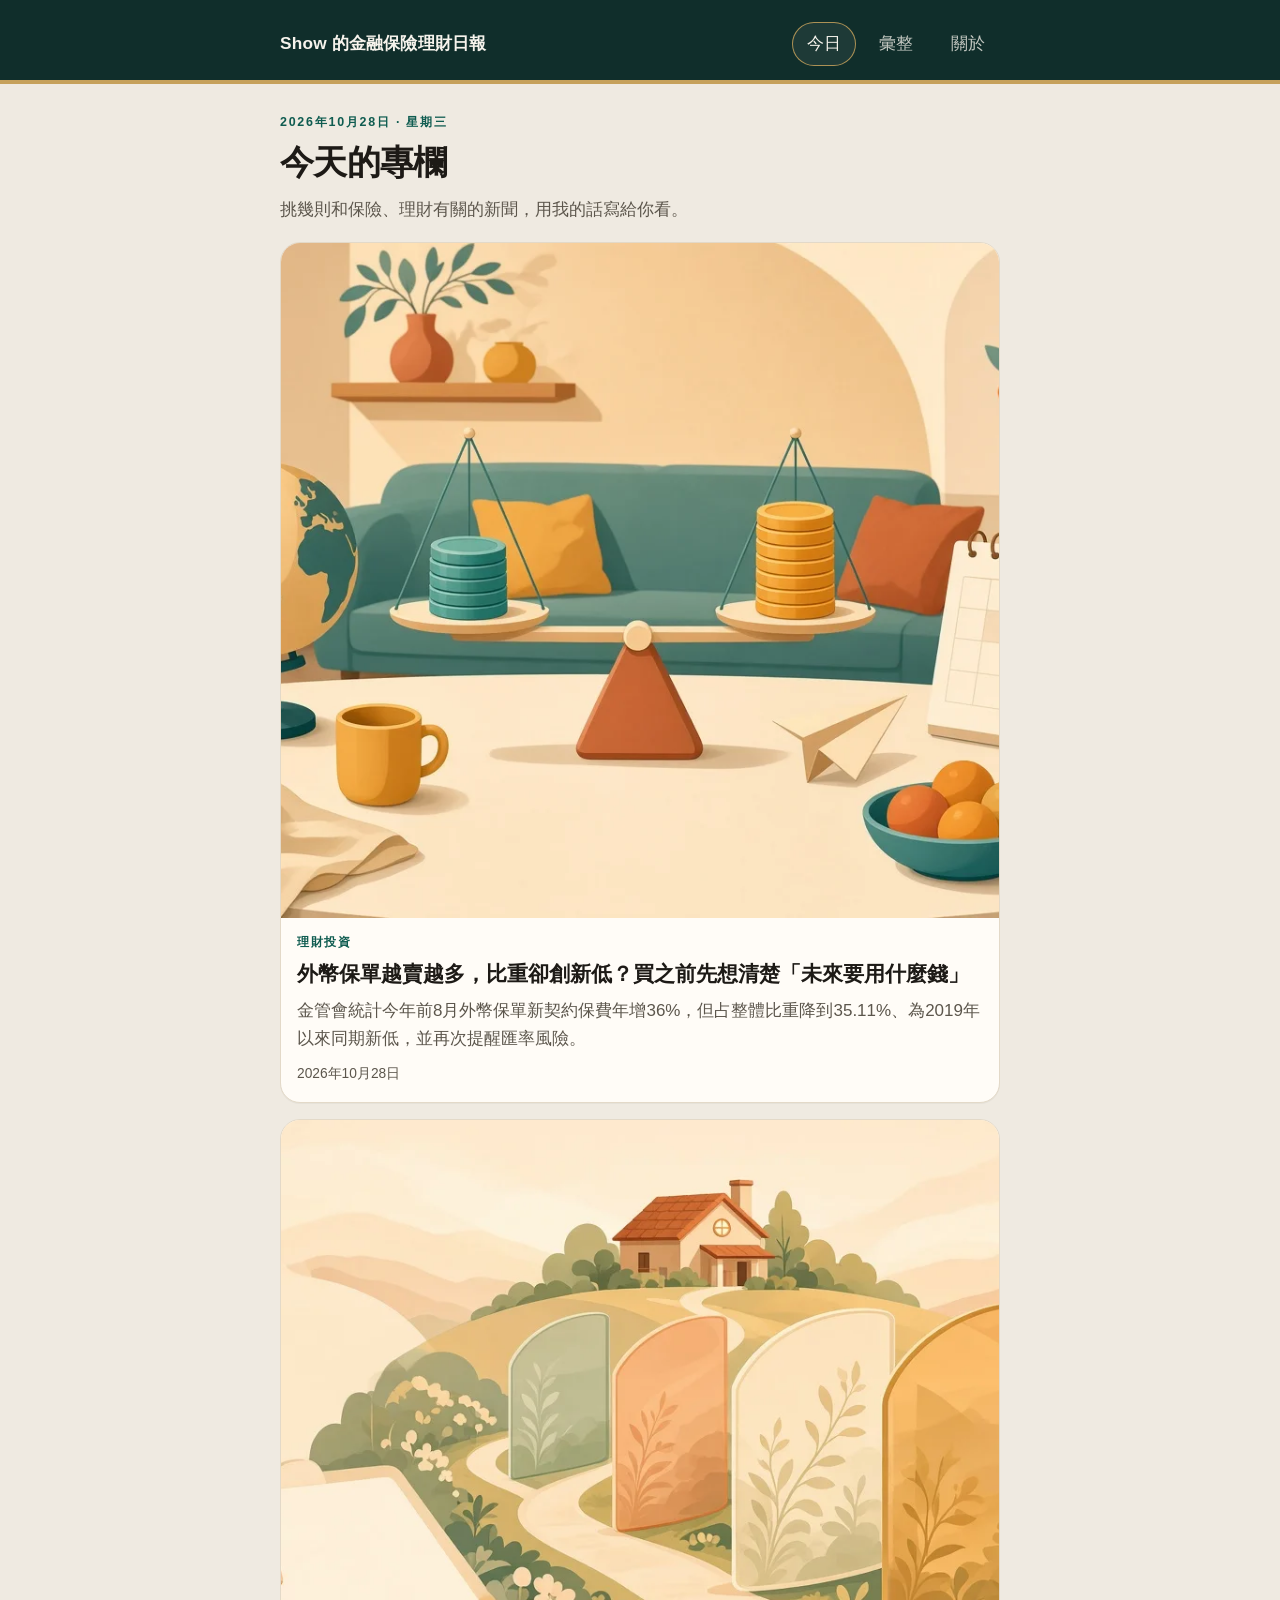
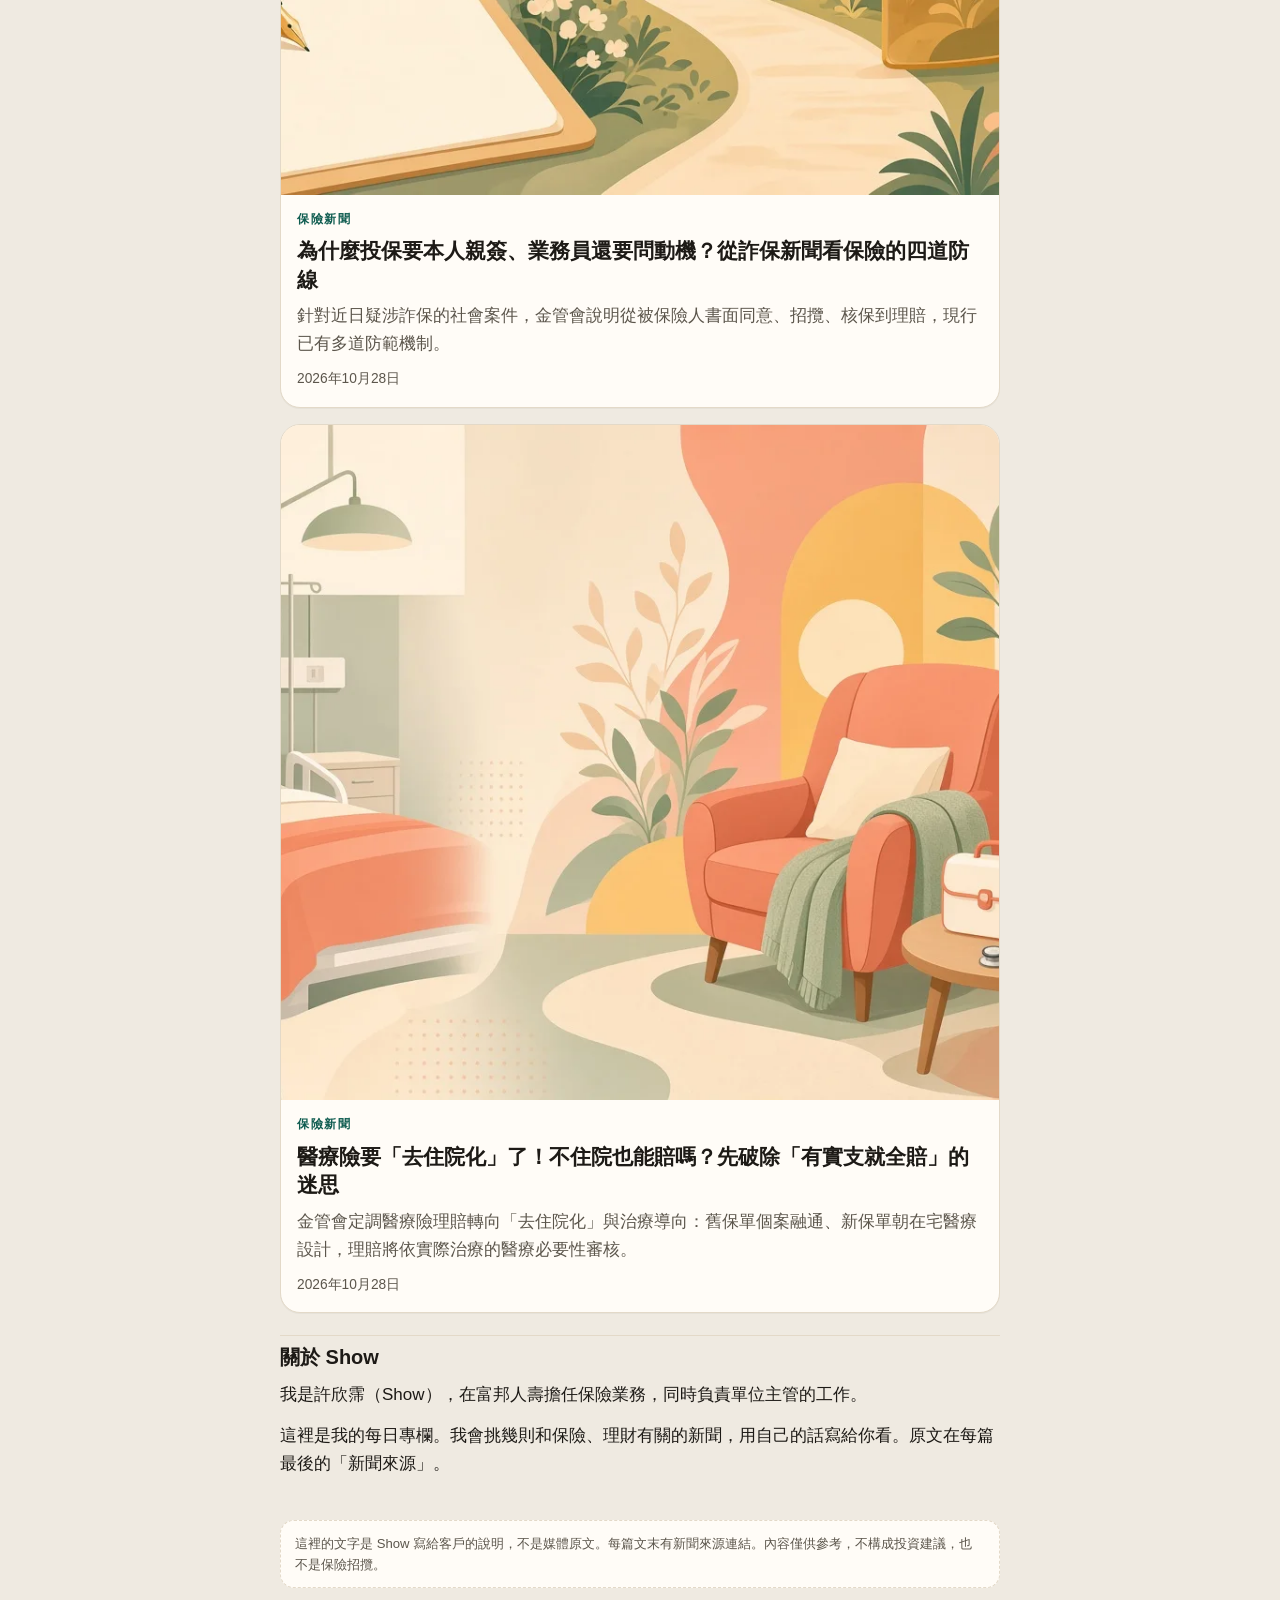
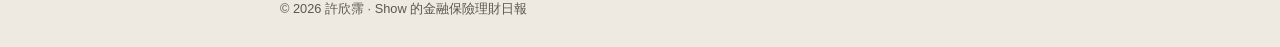
==== index.html @ 2f2acce2 "Publish the 2026-10-28 column. Add the three articles and illustrations, remove the sample post, and" ====
<!DOCTYPE html>
<html lang="zh-Hant">
<head>
  <meta charset="utf-8">
  <meta name="viewport" content="width=device-width, initial-scale=1">
  <title>2026年10月28日｜Show 的金融保險理財日報</title>
  <meta name="description" content="金管會統計今年前8月外幣保單新契約保費年增36%，但占整體比重降到35.11%、為2019年以來同期新低，並再次提醒匯率風險。">
  <meta name="author" content="許欣霈">
  <meta name="theme-color" content="#102e2b">
  <link rel="canonical" href="https://show-hsu.github.io/">
  <meta property="og:locale" content="zh_TW">
  <meta property="og:site_name" content="Show 的金融保險理財日報">
  <meta property="og:type" content="website">
  <meta property="og:title" content="2026年10月28日｜Show 的金融保險理財日報">
  <meta property="og:description" content="金管會統計今年前8月外幣保單新契約保費年增36%，但占整體比重降到35.11%、為2019年以來同期新低，並再次提醒匯率風險。">
  <meta property="og:url" content="https://show-hsu.github.io/">
  <meta property="og:image" content="https://show-hsu.github.io/posts/2026-10-28/01-foreign-currency-policies.webp">
  <meta property="og:image:alt" content="2026年10月28日｜Show 的金融保險理財日報">
  <meta name="twitter:card" content="summary_large_image">
  <meta name="twitter:title" content="2026年10月28日｜Show 的金融保險理財日報">
  <meta name="twitter:description" content="金管會統計今年前8月外幣保單新契約保費年增36%，但占整體比重降到35.11%、為2019年以來同期新低，並再次提醒匯率風險。">
  <meta name="twitter:image" content="https://show-hsu.github.io/posts/2026-10-28/01-foreign-currency-policies.webp">
  <link rel="icon" href="/assets/favicon.svg" type="image/svg+xml">
  <link rel="apple-touch-icon" href="/assets/apple-touch-icon.png">
  <link rel="stylesheet" href="/assets/style.css?v=3">
  
  <script type="application/ld+json">{"@context": "https://schema.org", "@type": "WebPage", "name": "2026年10月28日｜Show 的金融保險理財日報", "url": "https://show-hsu.github.io/", "description": "金管會統計今年前8月外幣保單新契約保費年增36%，但占整體比重降到35.11%、為2019年以來同期新低，並再次提醒匯率風險。", "image": "https://show-hsu.github.io/posts/2026-10-28/01-foreign-currency-policies.webp", "inLanguage": "zh-Hant", "author": {"@type": "Person", "name": "許欣霈"}}</script>
</head>
<body>
  <a class="skip" href="#main">跳到主要內容</a>
  <header class="masthead">
    <div class="wrap masthead-inner">
      <a class="brand" href="/">Show 的金融保險理財日報</a>
      <nav class="nav" aria-label="主要">
        <a href="/" aria-current="page">今日</a>
        <a href="/archive/" >彙整</a>
        <a href="/about/" >關於</a>
      </nav>
    </div>
  </header>
  <main id="main" class="wrap">
    <article class="day-lead"><p class="kicker">2026年10月28日 · 星期三</p><h1>今天的專欄</h1><p class="lead">挑幾則和保險、理財有關的新聞，用我的話寫給你看。</p><div class="feature-list"><a class="feature-card" href="/column/2026-10-28/01-foreign-currency-policies/"><img src="/posts/2026-10-28/01-foreign-currency-policies.webp" alt="" width="1200" height="675" fetchpriority="high"><span class="feature-body"><p class="kicker">理財投資</p><h2>外幣保單越賣越多，比重卻創新低？買之前先想清楚「未來要用什麼錢」</h2><p class="summary">金管會統計今年前8月外幣保單新契約保費年增36%，但占整體比重降到35.11%、為2019年以來同期新低，並再次提醒匯率風險。</p><p class="meta"><time datetime="2026-10-28">2026年10月28日</time></p></span></a><a class="feature-card" href="/column/2026-10-28/02-insurance-fraud-safeguards/"><img src="/posts/2026-10-28/02-insurance-fraud-safeguards.webp" alt="" width="1200" height="675" loading="lazy" decoding="async"><span class="feature-body"><p class="kicker">保險新聞</p><h2>為什麼投保要本人親簽、業務員還要問動機？從詐保新聞看保險的四道防線</h2><p class="summary">針對近日疑涉詐保的社會案件，金管會說明從被保險人書面同意、招攬、核保到理賠，現行已有多道防範機制。</p><p class="meta"><time datetime="2026-10-28">2026年10月28日</time></p></span></a><a class="feature-card" href="/column/2026-10-28/03-medical-insurance-outpatient-shift/"><img src="/posts/2026-10-28/03-medical-insurance-outpatient-shift.webp" alt="" width="1200" height="675" loading="lazy" decoding="async"><span class="feature-body"><p class="kicker">保險新聞</p><h2>醫療險要「去住院化」了！不住院也能賠嗎？先破除「有實支就全賠」的迷思</h2><p class="summary">金管會定調醫療險理賠轉向「去住院化」與治療導向：舊保單個案融通、新保單朝在宅醫療設計，理賠將依實際治療的醫療必要性審核。</p><p class="meta"><time datetime="2026-10-28">2026年10月28日</time></p></span></a></div></article><section class="about" id="about"><h2>關於 Show</h2><div class="prose"><p>我是許欣霈（Show），在富邦人壽擔任保險業務，同時負責單位主管的工作。</p>
<p>這裡是我的每日專欄。我會挑幾則和保險、理財有關的新聞，用自己的話寫給你看。原文在每篇最後的「新聞來源」。</p></div></section>
  </main>
  <footer class="site-footer">
    <div class="wrap">
      <p class="disclaimer">這裡的文字是 Show 寫給客戶的說明，不是媒體原文。每篇文末有新聞來源連結。內容僅供參考，不構成投資建議，也不是保險招攬。</p>
      <p class="footer-meta">© 2026 許欣霈 · Show 的金融保險理財日報</p>
    </div>
  </footer>
</body>
</html>
---- assets/style.css ----
:root {
  color-scheme: light;
  --bg: #efeae1;
  --paper: #fffcf7;
  --ink: #1d1a16;
  --muted: #5c564c;
  --line: #e3d9c8;
  --pine: #0f5c50;
  --pine-deep: #102e2b;
  --gold: #c6a15b;
  --note: #e7f3ef;
  --note-line: #b7d9cf;
  --header-text: #f6f3ec;
  --header-muted: rgba(246, 243, 236, 0.78);
  --shadow: 0 1px 0 rgba(16, 46, 43, 0.04);
}

@media (prefers-color-scheme: dark) {
  :root {
    color-scheme: dark;
    --bg: #101412;
    --paper: #1a211e;
    --ink: #f3efe6;
    --muted: #c3baad;
    --line: #31403b;
    --pine: #8ed0c3;
    --pine-deep: #0c2421;
    --gold: #e0c27a;
    --note: #17302b;
    --note-line: #2d5a50;
    --header-text: #f6f3ec;
    --header-muted: rgba(246, 243, 236, 0.78);
  }
}

*,
*::before,
*::after {
  box-sizing: border-box;
}

html {
  -webkit-text-size-adjust: 100%;
}

body {
  margin: 0;
  background: var(--bg);
  color: var(--ink);
  font-family: "PingFang TC", "Hiragino Sans CNS", "Noto Sans TC", "Microsoft JhengHei", "Segoe UI", sans-serif;
  font-size: 17px;
  line-height: 1.65;
}

h1, h2, h3, p {
  margin: 0;
}

ol {
  list-style: none;
  margin: 0;
  padding: 0;
}

a {
  color: inherit;
}

img {
  max-width: 100%;
}

::selection {
  background: #cfe7e1;
  color: #102e2b;
}

:focus-visible {
  outline: 3px solid var(--gold);
  outline-offset: 3px;
}

.skip {
  position: absolute;
  left: 12px;
  top: -48px;
  background: #fff;
  color: #102e2b;
  padding: 8px 12px;
  z-index: 5;
  border-radius: 8px;
}

.skip:focus {
  top: 12px;
}

.wrap {
  width: min(720px, calc(100% - 32px));
  margin: 0 auto;
}

.masthead {
  background: var(--pine-deep);
  color: var(--header-text);
  border-bottom: 4px solid var(--gold);
}

.masthead-inner {
  display: flex;
  flex-direction: column;
  gap: 10px;
  padding: 18px 0 14px;
}

.brand {
  text-decoration: none;
  font-weight: 800;
  letter-spacing: 0.01em;
  font-size: 1.08rem;
  line-height: 1.35;
}

.nav {
  display: flex;
  gap: 8px;
}

.nav a {
  text-decoration: none;
  color: var(--header-muted);
  min-height: 44px;
  padding: 0 14px;
  display: inline-flex;
  align-items: center;
  border-radius: 999px;
  border: 1px solid transparent;
}

.nav a[aria-current="page"] {
  color: var(--header-text);
  border-color: rgba(198, 161, 91, 0.85);
  background: rgba(255, 255, 255, 0.06);
}

main {
  padding: 28px 0 12px;
}

.edition-head {
  margin-bottom: 22px;
}

.kicker {
  color: var(--pine);
  font-size: 0.78rem;
  font-weight: 700;
  letter-spacing: 0.14em;
  margin-bottom: 8px;
}

h1 {
  font-size: 1.85rem;
  line-height: 1.25;
  letter-spacing: -0.02em;
  font-weight: 800;
}

.edition-date {
  margin-top: 8px;
  font-size: 1.05rem;
}

.edition-meta,
.share-row,
.lead,
.sources,
.stale,
.cat-head p,
.footer-meta {
  color: var(--muted);
}

.edition-meta {
  margin-top: 6px;
  font-size: 0.92rem;
}

.share-row {
  margin-top: 10px;
  font-size: 0.92rem;
}

.share-row a,
.prose a,
.pager a,
.archive-list a,
.back-link {
  color: var(--pine);
}

.lead {
  margin-top: 12px;
}

.jump {
  display: flex;
  gap: 8px;
  overflow-x: auto;
  padding: 2px 0 12px;
  margin: 0 -2px 8px;
  scrollbar-width: none;
}

.jump::-webkit-scrollbar {
  display: none;
}

.jump a {
  flex: 0 0 auto;
  text-decoration: none;
  background: var(--paper);
  border: 1px solid var(--line);
  border-radius: 999px;
  min-height: 44px;
  padding: 0 14px;
  display: inline-flex;
  align-items: center;
  gap: 8px;
  box-shadow: var(--shadow);
}

.jump span {
  color: var(--muted);
  font-variant-numeric: tabular-nums;
}

.commentary,
.about,
.category,
.archive-block {
  margin: 22px 0;
}

.commentary {
  background: var(--note);
  border: 1px solid var(--note-line);
  border-radius: 18px;
  padding: 18px 16px 16px;
}

.commentary h2,
.about h2,
.cat-head h2,
.archive-block h2 {
  font-size: 1.25rem;
  line-height: 1.35;
}

.byline {
  margin-top: 2px;
  color: var(--muted);
  font-size: 0.88rem;
}

.prose {
  margin-top: 10px;
}

.prose p + p {
  margin-top: 0.75em;
}

.cat-head {
  display: flex;
  gap: 12px;
  align-items: flex-start;
  margin-bottom: 12px;
}

.cat-no {
  font-variant-numeric: tabular-nums;
  color: var(--gold);
  font-weight: 800;
  letter-spacing: 0.06em;
  padding-top: 0.2rem;
}

.cat-count {
  color: var(--muted);
  font-weight: 600;
  font-size: 0.86rem;
  margin-left: 6px;
}

.stale {
  font-size: 0.88rem;
  margin: -4px 0 10px;
}

.stories {
  display: flex;
  flex-direction: column;
  gap: 10px;
}

.hero {
  position: relative;
  margin: 0 0 14px;
  border-radius: 20px;
  overflow: hidden;
  aspect-ratio: 4 / 3;
  background: #102e2b;
}

.hero img {
  width: 100%;
  height: 100%;
  object-fit: cover;
  display: block;
}

.hero figcaption {
  position: absolute;
  inset: auto 0 0 0;
  padding: 48px 18px 16px;
  background: linear-gradient(to top, rgba(8, 24, 22, 0.94) 20%, rgba(8, 24, 22, 0.35) 62%, transparent);
  color: #f6f3ec;
}

.hero h1,
.hero .edition-date,
.hero .edition-meta {
  color: #f6f3ec;
}

.hero h1 {
  font-size: 1.55rem;
}

.hero .kicker {
  color: #e0c27a;
}

.hero .edition-meta {
  color: rgba(246, 243, 236, 0.82);
}

.story {
  display: flex;
  flex-direction: column;
  position: relative;
  text-decoration: none;
  background: var(--paper);
  border: 1px solid var(--line);
  border-radius: 16px;
  padding: 0;
  overflow: hidden;
  box-shadow: var(--shadow);
}

.thumb {
  display: block;
  aspect-ratio: 16 / 9;
  background: #143f38;
  overflow: hidden;
}

.thumb img {
  width: 100%;
  height: 100%;
  object-fit: cover;
  display: block;
}

.story-body {
  display: block;
  padding: 14px 16px 13px;
}

.vh {
  position: absolute;
  width: 1px;
  height: 1px;
  padding: 0;
  margin: -1px;
  overflow: hidden;
  clip: rect(0, 0, 0, 0);
  white-space: nowrap;
  border: 0;
}

.story h3 {
  font-size: 1.08rem;
  line-height: 1.45;
  font-weight: 700;
  letter-spacing: 0.005em;
  display: -webkit-box;
  -webkit-line-clamp: 4;
  -webkit-box-orient: vertical;
  overflow: hidden;
}

.snippet {
  margin-top: 6px;
  color: var(--muted);
  font-size: 0.95rem;
  display: -webkit-box;
  -webkit-line-clamp: 3;
  -webkit-box-orient: vertical;
  overflow: hidden;
}

.meta {
  margin-top: 10px;
  display: flex;
  justify-content: space-between;
  gap: 12px;
  align-items: baseline;
  font-size: 0.86rem;
}

.source {
  color: var(--pine);
  font-weight: 700;
}

.meta time {
  color: var(--muted);
  font-variant-numeric: tabular-nums;
  flex: 0 0 auto;
}

.sources {
  font-size: 0.92rem;
  margin-top: 8px;
}

.about {
  padding-top: 8px;
  border-top: 1px solid var(--line);
}

.pager {
  display: flex;
  justify-content: space-between;
  gap: 12px;
  margin-top: 8px;
  font-size: 0.95rem;
}

.archive-list {
  display: flex;
  flex-direction: column;
  gap: 10px;
  margin-top: 16px;
}

.archive-list a {
  display: flex;
  justify-content: space-between;
  gap: 12px;
  align-items: baseline;
  text-decoration: none;
  background: var(--paper);
  border: 1px solid var(--line);
  border-radius: 16px;
  padding: 14px 16px;
  min-height: 64px;
  color: var(--ink);
}

.archive-list time {
  font-weight: 700;
}

.archive-count {
  color: var(--muted);
  font-variant-numeric: tabular-nums;
}

.site-footer {
  padding: 8px 0 calc(28px + env(safe-area-inset-bottom));
}

.disclaimer {
  font-size: 0.82rem;
  line-height: 1.6;
  color: var(--muted);
  background: var(--paper);
  border: 1px dashed var(--line);
  border-radius: 14px;
  padding: 12px 14px;
}

.footer-meta {
  margin-top: 10px;
  font-size: 0.8rem;
}

.empty {
  background: var(--paper);
  border: 1px solid var(--line);
  border-radius: 16px;
  padding: 16px;
}

@media (hover: hover) {
  .story:hover,
  .feature-card:hover,
  .archive-list a:hover,
  .jump a:hover {
    border-color: var(--pine);
  }
}

.feature-list {
  display: flex;
  flex-direction: column;
  gap: 16px;
  margin-top: 18px;
}

.feature-card {
  display: block;
  text-decoration: none;
  background: var(--paper);
  border: 1px solid var(--line);
  border-radius: 20px;
  overflow: hidden;
  box-shadow: var(--shadow);
}

.feature-card img,
.article-cover {
  width: 100%;
  aspect-ratio: 16 / 9;
  object-fit: cover;
  display: block;
  background: #143f38;
}

.article-cover {
  border-radius: 20px;
  margin-bottom: 16px;
}

.feature-body {
  display: block;
  padding: 14px 16px 16px;
}

.feature-card h2 {
  font-size: 1.32rem;
  line-height: 1.35;
  margin-top: 4px;
}

.summary {
  color: var(--muted);
  margin-top: 8px;
}

.sample-flag {
  display: inline-block;
  margin-top: 10px;
  padding: 4px 8px;
  border-radius: 999px;
  background: var(--note);
  color: var(--pine);
  font-size: 0.82rem;
  font-weight: 700;
}

.article-cover + .kicker {
  margin-top: 4px;
}

.source-box {
  margin-top: 28px;
  padding-top: 16px;
  border-top: 1px solid var(--line);
}

.source-box h2 {
  font-size: 1.05rem;
  margin-bottom: 6px;
}

.source-box a,
.prose a {
  color: var(--pine);
}

.prose > * + * {
  margin-top: 0.9em;
}

.prose h2,
.prose h3,
.prose h4 {
  line-height: 1.35;
  font-size: 1.2rem;
}

.prose ul,
.prose ol {
  padding-left: 1.25em;
}

.prose ul {
  list-style: disc;
}

.prose ol {
  list-style: decimal;
}

.prose blockquote {
  padding-left: 14px;
  border-left: 3px solid var(--gold);
  color: var(--muted);
}

.prose code {
  font-family: ui-monospace, SFMono-Regular, Menlo, Consolas, monospace;
  font-size: 0.92em;
}

.recent {
  margin-top: 28px;
}

.recent h2 {
  font-size: 1.2rem;
  margin-bottom: 10px;
}

@media (min-width: 720px) {
  h1,
  .hero h1 {
    font-size: 2.15rem;
  }

  .hero {
    aspect-ratio: 2 / 1;
  }

  .masthead-inner {
    flex-direction: row;
    align-items: center;
    justify-content: space-between;
    padding-top: 22px;
  }

  .story h3 {
    font-size: 1.14rem;
  }
}
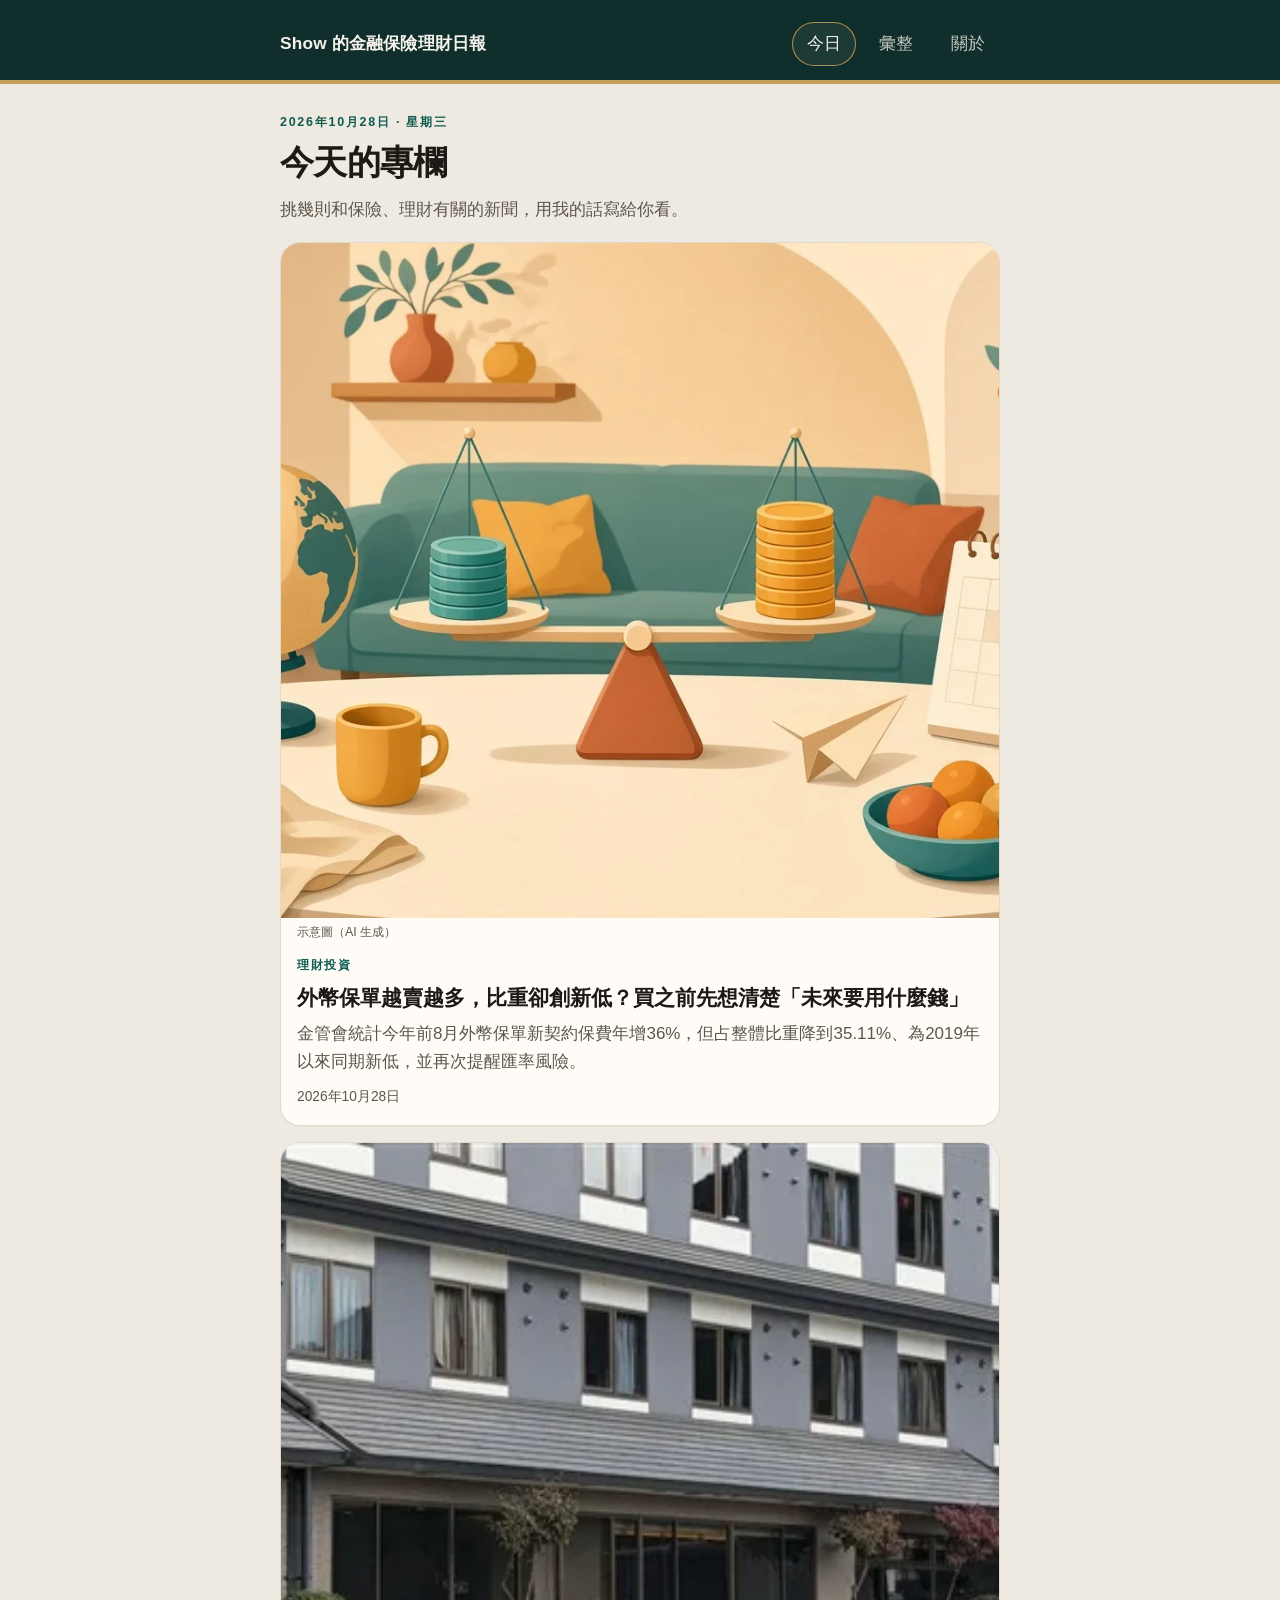
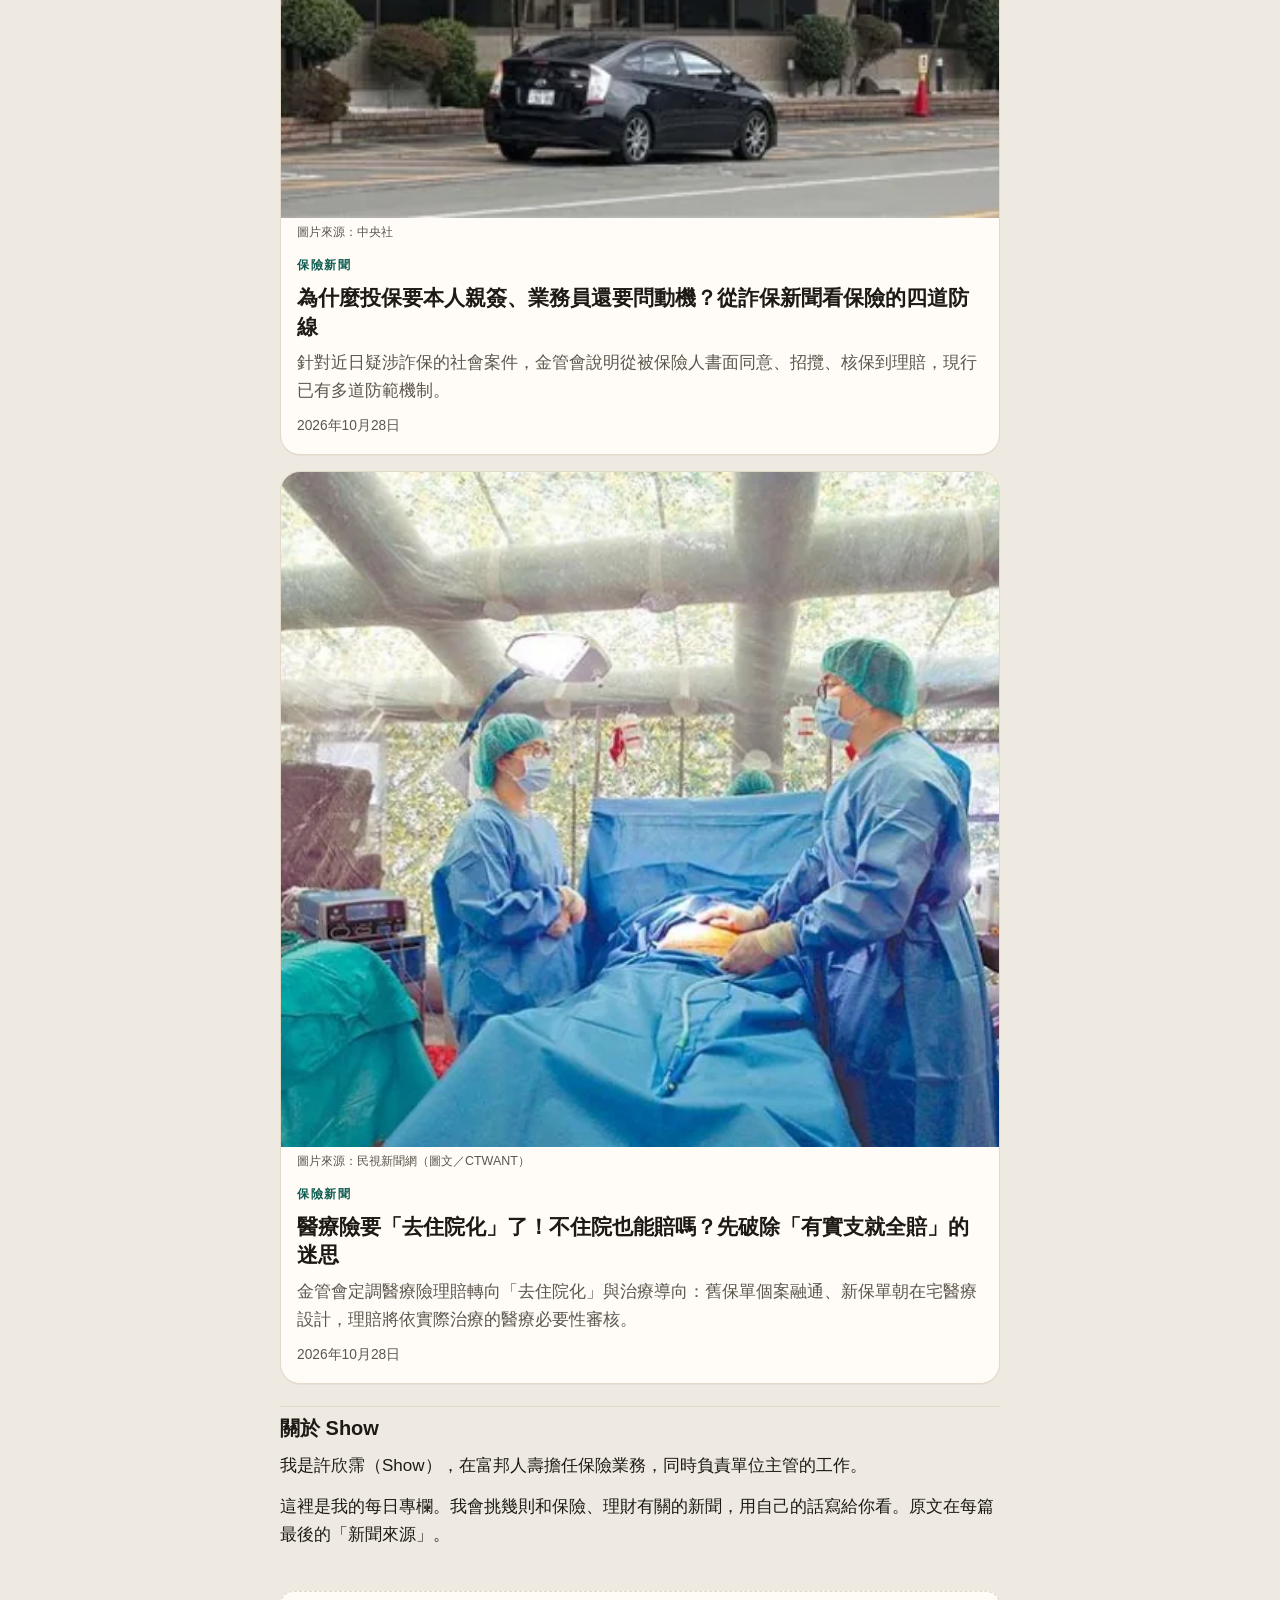
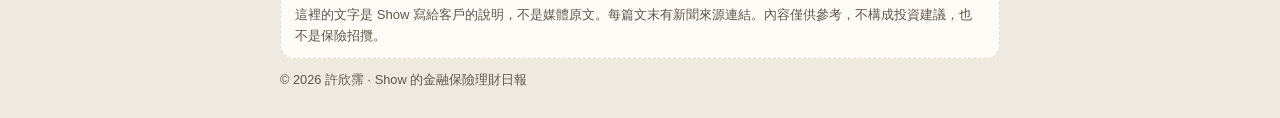
==== commit b51a3e8f: "Use source photos when an article page has one. Fetch the original image for each post, caption it, " ====
--- a/index.html
+++ b/index.html
@@ -22,7 +22,7 @@
   <meta name="twitter:image" content="https://show-hsu.github.io/posts/2026-10-28/01-foreign-currency-policies.webp">
   <link rel="icon" href="/assets/favicon.svg" type="image/svg+xml">
   <link rel="apple-touch-icon" href="/assets/apple-touch-icon.png">
-  <link rel="stylesheet" href="/assets/style.css?v=3">
+  <link rel="stylesheet" href="/assets/style.css?v=4">
   
   <script type="application/ld+json">{"@context": "https://schema.org", "@type": "WebPage", "name": "2026年10月28日｜Show 的金融保險理財日報", "url": "https://show-hsu.github.io/", "description": "金管會統計今年前8月外幣保單新契約保費年增36%，但占整體比重降到35.11%、為2019年以來同期新低，並再次提醒匯率風險。", "image": "https://show-hsu.github.io/posts/2026-10-28/01-foreign-currency-policies.webp", "inLanguage": "zh-Hant", "author": {"@type": "Person", "name": "許欣霈"}}</script>
 </head>
@@ -39,7 +39,7 @@
     </div>
   </header>
   <main id="main" class="wrap">
-    <article class="day-lead"><p class="kicker">2026年10月28日 · 星期三</p><h1>今天的專欄</h1><p class="lead">挑幾則和保險、理財有關的新聞，用我的話寫給你看。</p><div class="feature-list"><a class="feature-card" href="/column/2026-10-28/01-foreign-currency-policies/"><img src="/posts/2026-10-28/01-foreign-currency-policies.webp" alt="" width="1200" height="675" fetchpriority="high"><span class="feature-body"><p class="kicker">理財投資</p><h2>外幣保單越賣越多，比重卻創新低？買之前先想清楚「未來要用什麼錢」</h2><p class="summary">金管會統計今年前8月外幣保單新契約保費年增36%，但占整體比重降到35.11%、為2019年以來同期新低，並再次提醒匯率風險。</p><p class="meta"><time datetime="2026-10-28">2026年10月28日</time></p></span></a><a class="feature-card" href="/column/2026-10-28/02-insurance-fraud-safeguards/"><img src="/posts/2026-10-28/02-insurance-fraud-safeguards.webp" alt="" width="1200" height="675" loading="lazy" decoding="async"><span class="feature-body"><p class="kicker">保險新聞</p><h2>為什麼投保要本人親簽、業務員還要問動機？從詐保新聞看保險的四道防線</h2><p class="summary">針對近日疑涉詐保的社會案件，金管會說明從被保險人書面同意、招攬、核保到理賠，現行已有多道防範機制。</p><p class="meta"><time datetime="2026-10-28">2026年10月28日</time></p></span></a><a class="feature-card" href="/column/2026-10-28/03-medical-insurance-outpatient-shift/"><img src="/posts/2026-10-28/03-medical-insurance-outpatient-shift.webp" alt="" width="1200" height="675" loading="lazy" decoding="async"><span class="feature-body"><p class="kicker">保險新聞</p><h2>醫療險要「去住院化」了！不住院也能賠嗎？先破除「有實支就全賠」的迷思</h2><p class="summary">金管會定調醫療險理賠轉向「去住院化」與治療導向：舊保單個案融通、新保單朝在宅醫療設計，理賠將依實際治療的醫療必要性審核。</p><p class="meta"><time datetime="2026-10-28">2026年10月28日</time></p></span></a></div></article><section class="about" id="about"><h2>關於 Show</h2><div class="prose"><p>我是許欣霈（Show），在富邦人壽擔任保險業務，同時負責單位主管的工作。</p>
+    <article class="day-lead"><p class="kicker">2026年10月28日 · 星期三</p><h1>今天的專欄</h1><p class="lead">挑幾則和保險、理財有關的新聞，用我的話寫給你看。</p><div class="feature-list"><a class="feature-card" href="/column/2026-10-28/01-foreign-currency-policies/"><span class="feature-media"><img src="/posts/2026-10-28/01-foreign-currency-policies.webp" alt="" width="1200" height="675" fetchpriority="high"><span class="image-credit">示意圖（AI 生成）</span></span><span class="feature-body"><p class="kicker">理財投資</p><h2>外幣保單越賣越多，比重卻創新低？買之前先想清楚「未來要用什麼錢」</h2><p class="summary">金管會統計今年前8月外幣保單新契約保費年增36%，但占整體比重降到35.11%、為2019年以來同期新低，並再次提醒匯率風險。</p><p class="meta"><time datetime="2026-10-28">2026年10月28日</time></p></span></a><a class="feature-card" href="/column/2026-10-28/02-insurance-fraud-safeguards/"><span class="feature-media"><img src="/posts/2026-10-28/02-insurance-fraud-safeguards.webp" alt="" width="1200" height="675" loading="lazy" decoding="async"><span class="image-credit">圖片來源：中央社</span></span><span class="feature-body"><p class="kicker">保險新聞</p><h2>為什麼投保要本人親簽、業務員還要問動機？從詐保新聞看保險的四道防線</h2><p class="summary">針對近日疑涉詐保的社會案件，金管會說明從被保險人書面同意、招攬、核保到理賠，現行已有多道防範機制。</p><p class="meta"><time datetime="2026-10-28">2026年10月28日</time></p></span></a><a class="feature-card" href="/column/2026-10-28/03-medical-insurance-outpatient-shift/"><span class="feature-media"><img src="/posts/2026-10-28/03-medical-insurance-outpatient-shift.webp" alt="" width="1200" height="675" loading="lazy" decoding="async"><span class="image-credit">圖片來源：民視新聞網（圖文／CTWANT）</span></span><span class="feature-body"><p class="kicker">保險新聞</p><h2>醫療險要「去住院化」了！不住院也能賠嗎？先破除「有實支就全賠」的迷思</h2><p class="summary">金管會定調醫療險理賠轉向「去住院化」與治療導向：舊保單個案融通、新保單朝在宅醫療設計，理賠將依實際治療的醫療必要性審核。</p><p class="meta"><time datetime="2026-10-28">2026年10月28日</time></p></span></a></div></article><section class="about" id="about"><h2>關於 Show</h2><div class="prose"><p>我是許欣霈（Show），在富邦人壽擔任保險業務，同時負責單位主管的工作。</p>
 <p>這裡是我的每日專欄。我會挑幾則和保險、理財有關的新聞，用自己的話寫給你看。原文在每篇最後的「新聞來源」。</p></div></section>
   </main>
   <footer class="site-footer">
--- a/assets/style.css
+++ b/assets/style.css
@@ -545,6 +545,34 @@
   margin-bottom: 16px;
 }
 
+.article-figure {
+  margin: 0 0 16px;
+}
+
+.article-figure .article-cover {
+  margin-bottom: 0;
+  border-radius: 20px 20px 0 0;
+}
+
+.feature-media {
+  display: block;
+}
+
+.image-credit {
+  display: block;
+  color: var(--muted);
+  font-size: 0.78rem;
+  line-height: 1.4;
+}
+
+.feature-media .image-credit {
+  padding: 6px 16px 0;
+}
+
+.article-figure .image-credit {
+  padding: 6px 2px 0;
+}
+
 .feature-body {
   display: block;
   padding: 14px 16px 16px;
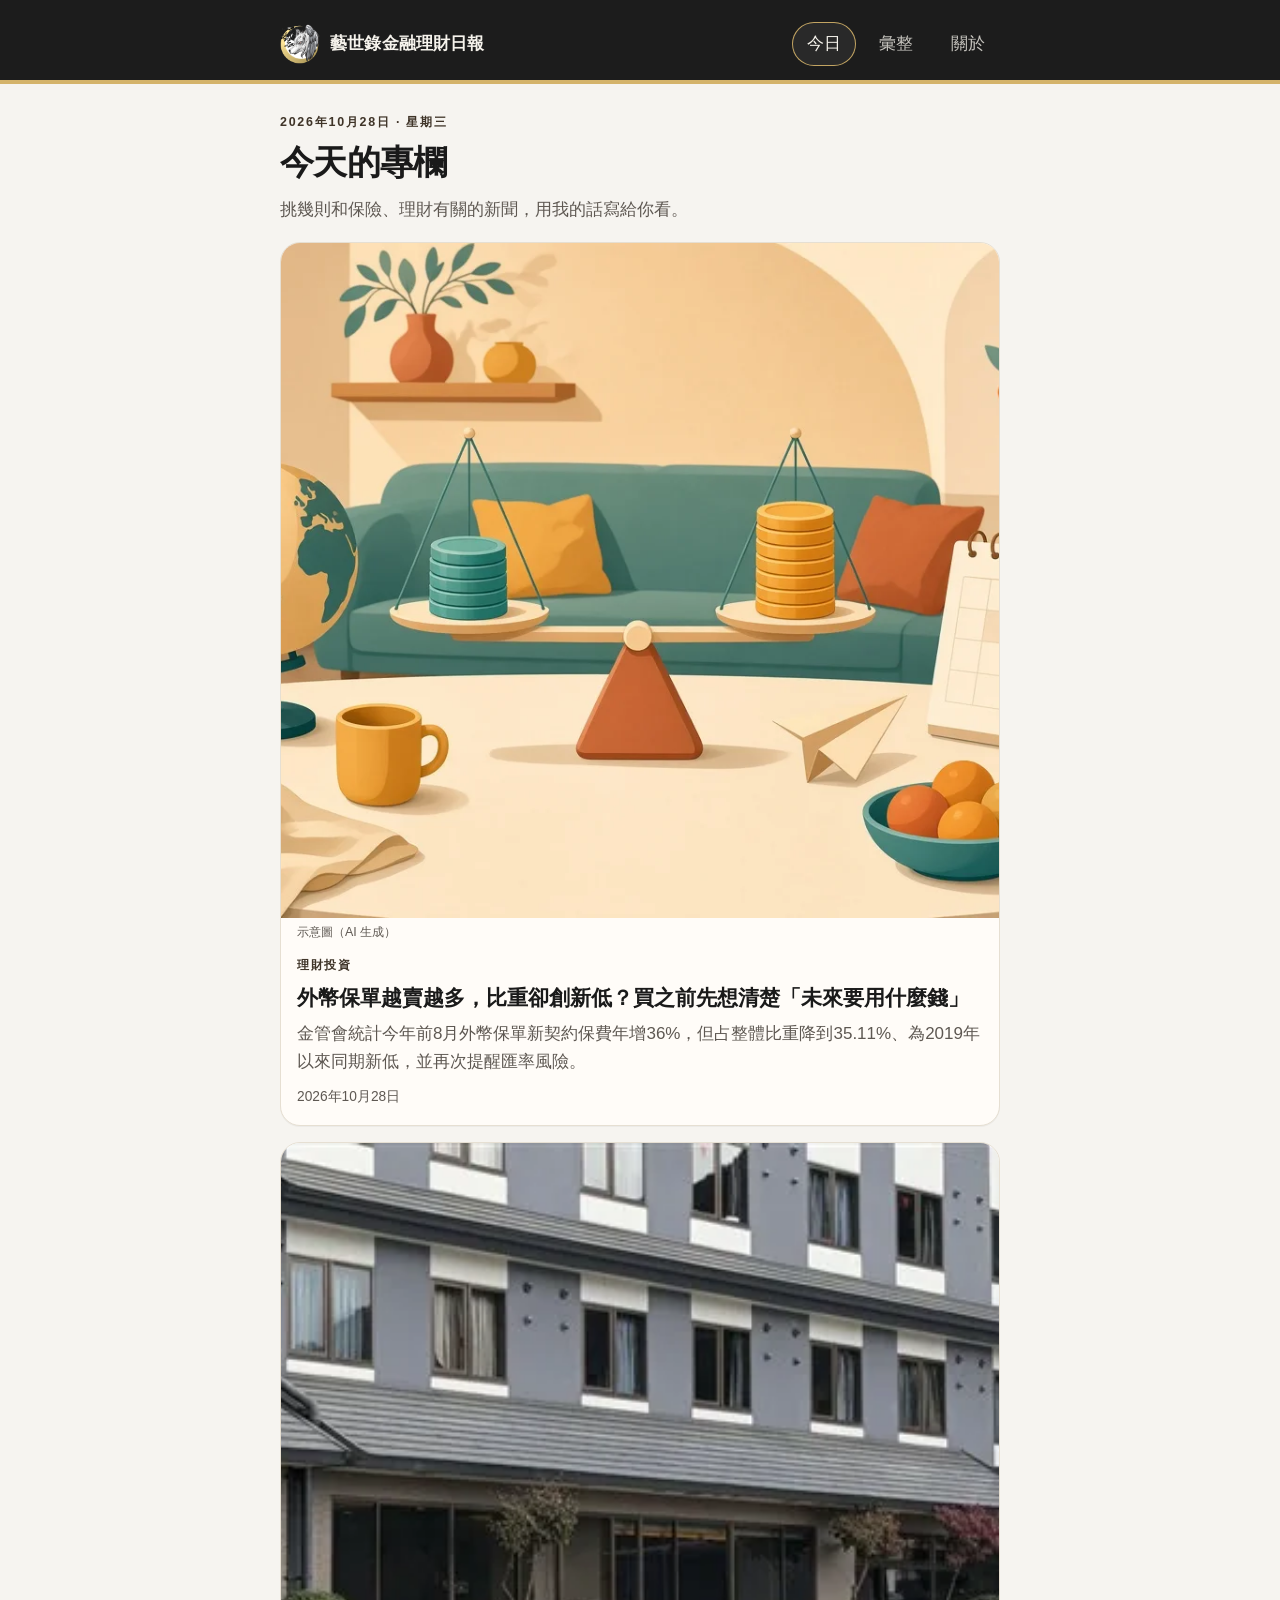
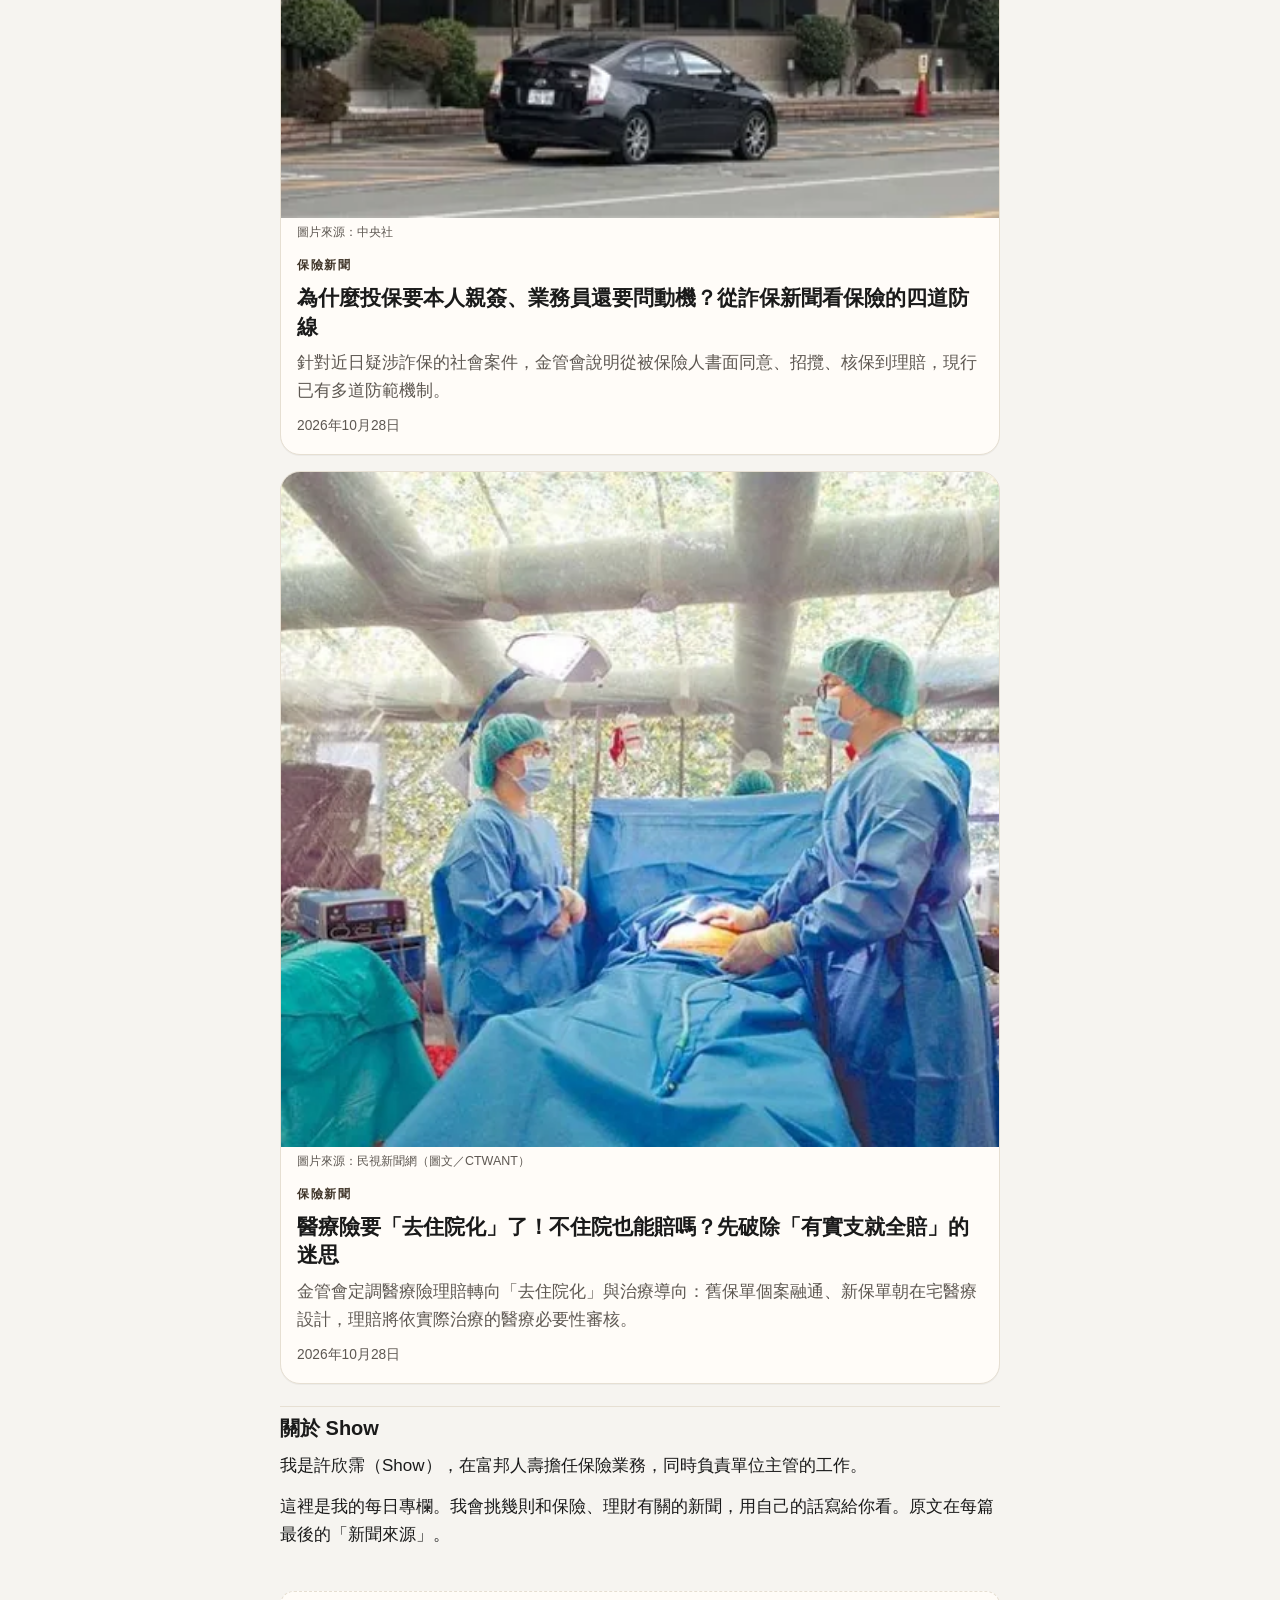
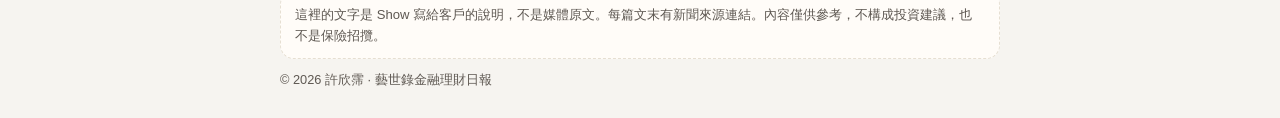
==== commit b14b7e07: "Rename the site to 藝世錄金融理財日報 and add the team logo. Use the logo in the header, favicon, and share i" ====
--- a/index.html
+++ b/index.html
@@ -3,34 +3,34 @@
 <head>
   <meta charset="utf-8">
   <meta name="viewport" content="width=device-width, initial-scale=1">
-  <title>2026年10月28日｜Show 的金融保險理財日報</title>
+  <title>2026年10月28日｜藝世錄金融理財日報</title>
   <meta name="description" content="金管會統計今年前8月外幣保單新契約保費年增36%，但占整體比重降到35.11%、為2019年以來同期新低，並再次提醒匯率風險。">
   <meta name="author" content="許欣霈">
-  <meta name="theme-color" content="#102e2b">
+  <meta name="theme-color" content="#1c1c1c">
   <link rel="canonical" href="https://show-hsu.github.io/">
   <meta property="og:locale" content="zh_TW">
-  <meta property="og:site_name" content="Show 的金融保險理財日報">
+  <meta property="og:site_name" content="藝世錄金融理財日報">
   <meta property="og:type" content="website">
-  <meta property="og:title" content="2026年10月28日｜Show 的金融保險理財日報">
+  <meta property="og:title" content="2026年10月28日｜藝世錄金融理財日報">
   <meta property="og:description" content="金管會統計今年前8月外幣保單新契約保費年增36%，但占整體比重降到35.11%、為2019年以來同期新低，並再次提醒匯率風險。">
   <meta property="og:url" content="https://show-hsu.github.io/">
   <meta property="og:image" content="https://show-hsu.github.io/posts/2026-10-28/01-foreign-currency-policies.webp">
-  <meta property="og:image:alt" content="2026年10月28日｜Show 的金融保險理財日報">
+  <meta property="og:image:alt" content="2026年10月28日｜藝世錄金融理財日報">
   <meta name="twitter:card" content="summary_large_image">
-  <meta name="twitter:title" content="2026年10月28日｜Show 的金融保險理財日報">
+  <meta name="twitter:title" content="2026年10月28日｜藝世錄金融理財日報">
   <meta name="twitter:description" content="金管會統計今年前8月外幣保單新契約保費年增36%，但占整體比重降到35.11%、為2019年以來同期新低，並再次提醒匯率風險。">
   <meta name="twitter:image" content="https://show-hsu.github.io/posts/2026-10-28/01-foreign-currency-policies.webp">
-  <link rel="icon" href="/assets/favicon.svg" type="image/svg+xml">
+  <link rel="icon" href="/assets/favicon.png" type="image/png">
   <link rel="apple-touch-icon" href="/assets/apple-touch-icon.png">
-  <link rel="stylesheet" href="/assets/style.css?v=4">
+  <link rel="stylesheet" href="/assets/style.css?v=5">
   
-  <script type="application/ld+json">{"@context": "https://schema.org", "@type": "WebPage", "name": "2026年10月28日｜Show 的金融保險理財日報", "url": "https://show-hsu.github.io/", "description": "金管會統計今年前8月外幣保單新契約保費年增36%，但占整體比重降到35.11%、為2019年以來同期新低，並再次提醒匯率風險。", "image": "https://show-hsu.github.io/posts/2026-10-28/01-foreign-currency-policies.webp", "inLanguage": "zh-Hant", "author": {"@type": "Person", "name": "許欣霈"}}</script>
+  <script type="application/ld+json">{"@context": "https://schema.org", "@type": "WebPage", "name": "2026年10月28日｜藝世錄金融理財日報", "url": "https://show-hsu.github.io/", "description": "金管會統計今年前8月外幣保單新契約保費年增36%，但占整體比重降到35.11%、為2019年以來同期新低，並再次提醒匯率風險。", "image": "https://show-hsu.github.io/posts/2026-10-28/01-foreign-currency-policies.webp", "inLanguage": "zh-Hant", "author": {"@type": "Person", "name": "許欣霈"}}</script>
 </head>
 <body>
   <a class="skip" href="#main">跳到主要內容</a>
   <header class="masthead">
     <div class="wrap masthead-inner">
-      <a class="brand" href="/">Show 的金融保險理財日報</a>
+      <a class="brand" href="/"><img src="/assets/logo.png" alt="" width="40" height="40"><span>藝世錄金融理財日報</span></a>
       <nav class="nav" aria-label="主要">
         <a href="/" aria-current="page">今日</a>
         <a href="/archive/" >彙整</a>
@@ -45,7 +45,7 @@
   <footer class="site-footer">
     <div class="wrap">
       <p class="disclaimer">這裡的文字是 Show 寫給客戶的說明，不是媒體原文。每篇文末有新聞來源連結。內容僅供參考，不構成投資建議，也不是保險招攬。</p>
-      <p class="footer-meta">© 2026 許欣霈 · Show 的金融保險理財日報</p>
+      <p class="footer-meta">© 2026 許欣霈 · 藝世錄金融理財日報</p>
     </div>
   </footer>
 </body>
--- a/assets/style.css
+++ b/assets/style.css
@@ -1,15 +1,15 @@
 :root {
   color-scheme: light;
-  --bg: #efeae1;
-  --paper: #fffcf7;
-  --ink: #1d1a16;
-  --muted: #5c564c;
-  --line: #e3d9c8;
-  --pine: #0f5c50;
-  --pine-deep: #102e2b;
-  --gold: #c6a15b;
-  --note: #e7f3ef;
-  --note-line: #b7d9cf;
+  --bg: #f6f4f0;
+  --paper: #fffcf8;
+  --ink: #1a1a1a;
+  --muted: #5e5852;
+  --line: #e6dfd2;
+  --pine: #3f3428;
+  --pine-deep: #1c1c1c;
+  --gold: #d4b36a;
+  --note: #f7f1e4;
+  --note-line: #e6d5b0;
   --header-text: #f6f3ec;
   --header-muted: rgba(246, 243, 236, 0.78);
   --shadow: 0 1px 0 rgba(16, 46, 43, 0.04);
@@ -18,16 +18,16 @@
 @media (prefers-color-scheme: dark) {
   :root {
     color-scheme: dark;
-    --bg: #101412;
-    --paper: #1a211e;
-    --ink: #f3efe6;
-    --muted: #c3baad;
-    --line: #31403b;
-    --pine: #8ed0c3;
-    --pine-deep: #0c2421;
-    --gold: #e0c27a;
-    --note: #17302b;
-    --note-line: #2d5a50;
+    --bg: #141414;
+    --paper: #1e1e1e;
+    --ink: #f4f0e8;
+    --muted: #c8bfb2;
+    --line: #3a3a3a;
+    --pine: #e4c98a;
+    --pine-deep: #141414;
+    --gold: #d4b36a;
+    --note: #2a261f;
+    --note-line: #5c4d32;
     --header-text: #f6f3ec;
     --header-muted: rgba(246, 243, 236, 0.78);
   }
@@ -71,8 +71,8 @@
 }
 
 ::selection {
-  background: #cfe7e1;
-  color: #102e2b;
+  background: #ead9b0;
+  color: #1c1c1c;
 }
 
 :focus-visible {
@@ -85,7 +85,7 @@
   left: 12px;
   top: -48px;
   background: #fff;
-  color: #102e2b;
+  color: #1c1c1c;
   padding: 8px 12px;
   z-index: 5;
   border-radius: 8px;
@@ -114,11 +114,23 @@
 }
 
 .brand {
+  display: inline-flex;
+  align-items: center;
+  gap: 10px;
+  min-height: 44px;
   text-decoration: none;
   font-weight: 800;
   letter-spacing: 0.01em;
-  font-size: 1.08rem;
+  font-size: 1.05rem;
   line-height: 1.35;
+}
+
+.brand img {
+  width: 40px;
+  height: 40px;
+  flex: 0 0 auto;
+  display: block;
+  object-fit: contain;
 }
 
 .nav {
@@ -139,7 +151,7 @@
 
 .nav a[aria-current="page"] {
   color: var(--header-text);
-  border-color: rgba(198, 161, 91, 0.85);
+  border-color: rgba(212, 179, 106, 0.9);
   background: rgba(255, 255, 255, 0.06);
 }
 
@@ -310,7 +322,7 @@
   border-radius: 20px;
   overflow: hidden;
   aspect-ratio: 4 / 3;
-  background: #102e2b;
+  background: #1c1c1c;
 }
 
 .hero img {
@@ -362,7 +374,7 @@
 .thumb {
   display: block;
   aspect-ratio: 16 / 9;
-  background: #143f38;
+  background: #1c1c1c;
   overflow: hidden;
 }
 
@@ -537,7 +549,7 @@
   aspect-ratio: 16 / 9;
   object-fit: cover;
   display: block;
-  background: #143f38;
+  background: #1c1c1c;
 }
 
 .article-cover {
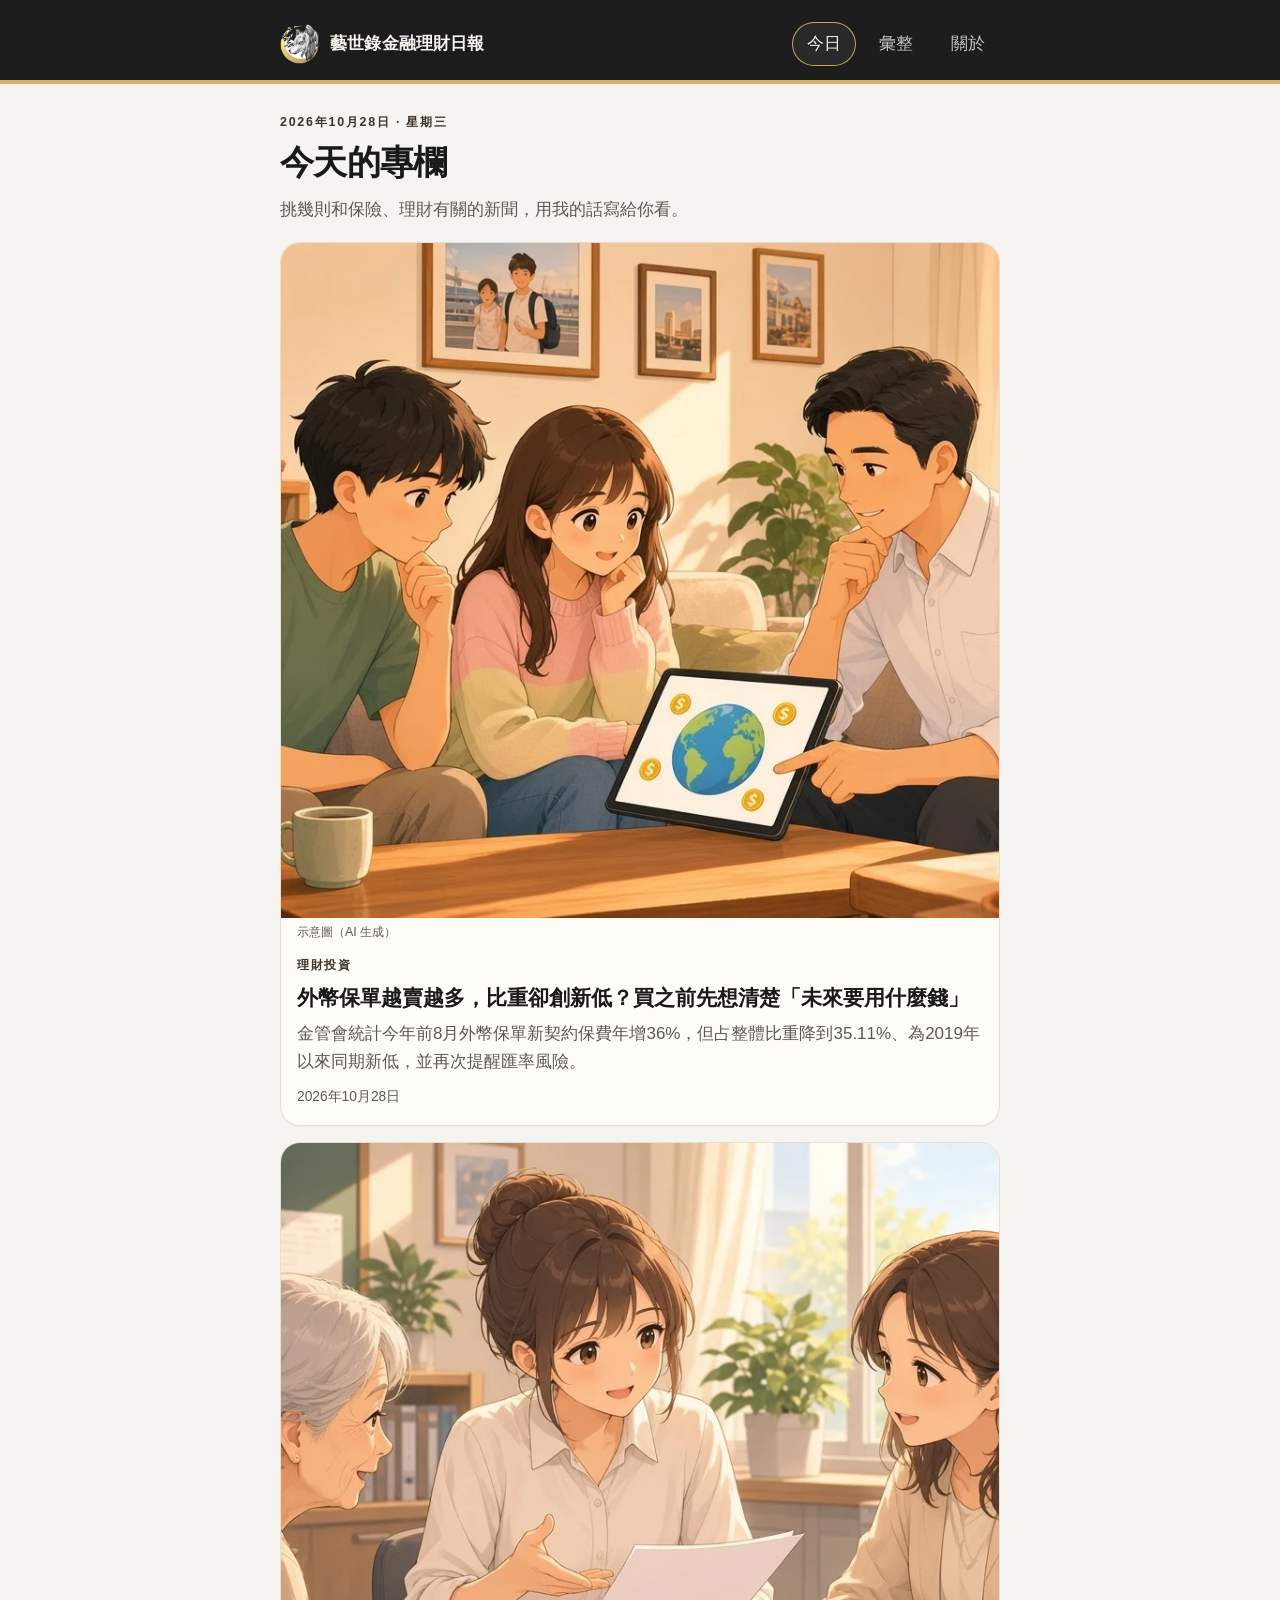
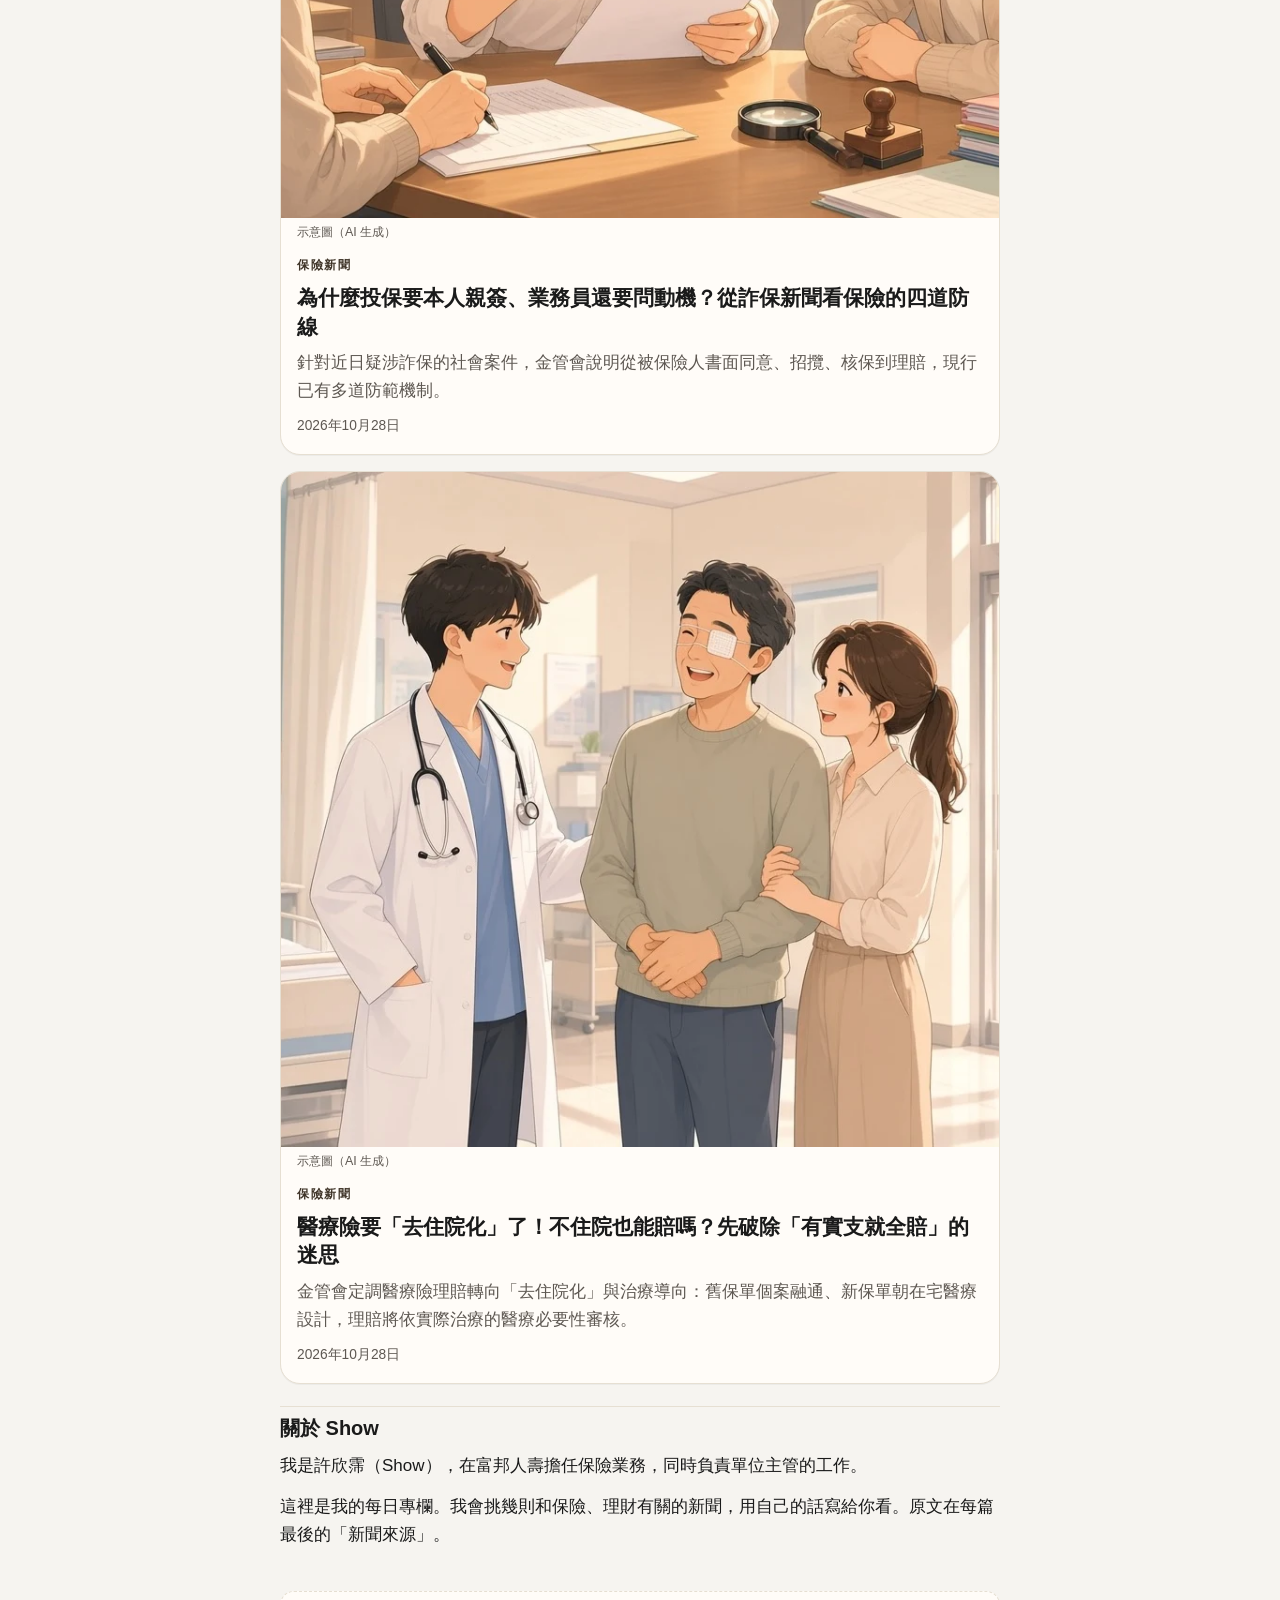
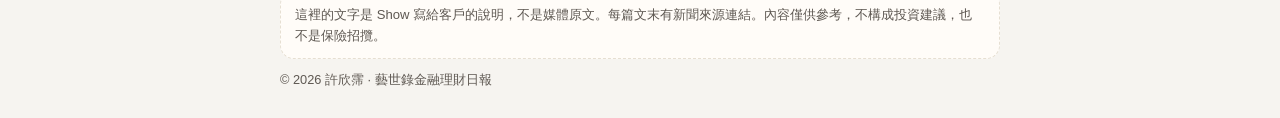
==== commit 1843c836: "Use AI illustrations for the 2026-10-28 column. Replace the news photos, caption every card as an AI" ====
--- a/index.html
+++ b/index.html
@@ -39,7 +39,7 @@
     </div>
   </header>
   <main id="main" class="wrap">
-    <article class="day-lead"><p class="kicker">2026年10月28日 · 星期三</p><h1>今天的專欄</h1><p class="lead">挑幾則和保險、理財有關的新聞，用我的話寫給你看。</p><div class="feature-list"><a class="feature-card" href="/column/2026-10-28/01-foreign-currency-policies/"><span class="feature-media"><img src="/posts/2026-10-28/01-foreign-currency-policies.webp" alt="" width="1200" height="675" fetchpriority="high"><span class="image-credit">示意圖（AI 生成）</span></span><span class="feature-body"><p class="kicker">理財投資</p><h2>外幣保單越賣越多，比重卻創新低？買之前先想清楚「未來要用什麼錢」</h2><p class="summary">金管會統計今年前8月外幣保單新契約保費年增36%，但占整體比重降到35.11%、為2019年以來同期新低，並再次提醒匯率風險。</p><p class="meta"><time datetime="2026-10-28">2026年10月28日</time></p></span></a><a class="feature-card" href="/column/2026-10-28/02-insurance-fraud-safeguards/"><span class="feature-media"><img src="/posts/2026-10-28/02-insurance-fraud-safeguards.webp" alt="" width="1200" height="675" loading="lazy" decoding="async"><span class="image-credit">圖片來源：中央社</span></span><span class="feature-body"><p class="kicker">保險新聞</p><h2>為什麼投保要本人親簽、業務員還要問動機？從詐保新聞看保險的四道防線</h2><p class="summary">針對近日疑涉詐保的社會案件，金管會說明從被保險人書面同意、招攬、核保到理賠，現行已有多道防範機制。</p><p class="meta"><time datetime="2026-10-28">2026年10月28日</time></p></span></a><a class="feature-card" href="/column/2026-10-28/03-medical-insurance-outpatient-shift/"><span class="feature-media"><img src="/posts/2026-10-28/03-medical-insurance-outpatient-shift.webp" alt="" width="1200" height="675" loading="lazy" decoding="async"><span class="image-credit">圖片來源：民視新聞網（圖文／CTWANT）</span></span><span class="feature-body"><p class="kicker">保險新聞</p><h2>醫療險要「去住院化」了！不住院也能賠嗎？先破除「有實支就全賠」的迷思</h2><p class="summary">金管會定調醫療險理賠轉向「去住院化」與治療導向：舊保單個案融通、新保單朝在宅醫療設計，理賠將依實際治療的醫療必要性審核。</p><p class="meta"><time datetime="2026-10-28">2026年10月28日</time></p></span></a></div></article><section class="about" id="about"><h2>關於 Show</h2><div class="prose"><p>我是許欣霈（Show），在富邦人壽擔任保險業務，同時負責單位主管的工作。</p>
+    <article class="day-lead"><p class="kicker">2026年10月28日 · 星期三</p><h1>今天的專欄</h1><p class="lead">挑幾則和保險、理財有關的新聞，用我的話寫給你看。</p><div class="feature-list"><a class="feature-card" href="/column/2026-10-28/01-foreign-currency-policies/"><span class="feature-media"><img src="/posts/2026-10-28/01-foreign-currency-policies.webp" alt="" width="1200" height="675" fetchpriority="high"><span class="image-credit">示意圖（AI 生成）</span></span><span class="feature-body"><p class="kicker">理財投資</p><h2>外幣保單越賣越多，比重卻創新低？買之前先想清楚「未來要用什麼錢」</h2><p class="summary">金管會統計今年前8月外幣保單新契約保費年增36%，但占整體比重降到35.11%、為2019年以來同期新低，並再次提醒匯率風險。</p><p class="meta"><time datetime="2026-10-28">2026年10月28日</time></p></span></a><a class="feature-card" href="/column/2026-10-28/02-insurance-fraud-safeguards/"><span class="feature-media"><img src="/posts/2026-10-28/02-insurance-fraud-safeguards.webp" alt="" width="1200" height="675" loading="lazy" decoding="async"><span class="image-credit">示意圖（AI 生成）</span></span><span class="feature-body"><p class="kicker">保險新聞</p><h2>為什麼投保要本人親簽、業務員還要問動機？從詐保新聞看保險的四道防線</h2><p class="summary">針對近日疑涉詐保的社會案件，金管會說明從被保險人書面同意、招攬、核保到理賠，現行已有多道防範機制。</p><p class="meta"><time datetime="2026-10-28">2026年10月28日</time></p></span></a><a class="feature-card" href="/column/2026-10-28/03-medical-insurance-outpatient-shift/"><span class="feature-media"><img src="/posts/2026-10-28/03-medical-insurance-outpatient-shift.webp" alt="" width="1200" height="675" loading="lazy" decoding="async"><span class="image-credit">示意圖（AI 生成）</span></span><span class="feature-body"><p class="kicker">保險新聞</p><h2>醫療險要「去住院化」了！不住院也能賠嗎？先破除「有實支就全賠」的迷思</h2><p class="summary">金管會定調醫療險理賠轉向「去住院化」與治療導向：舊保單個案融通、新保單朝在宅醫療設計，理賠將依實際治療的醫療必要性審核。</p><p class="meta"><time datetime="2026-10-28">2026年10月28日</time></p></span></a></div></article><section class="about" id="about"><h2>關於 Show</h2><div class="prose"><p>我是許欣霈（Show），在富邦人壽擔任保險業務，同時負責單位主管的工作。</p>
 <p>這裡是我的每日專欄。我會挑幾則和保險、理財有關的新聞，用自己的話寫給你看。原文在每篇最後的「新聞來源」。</p></div></section>
   </main>
   <footer class="site-footer">
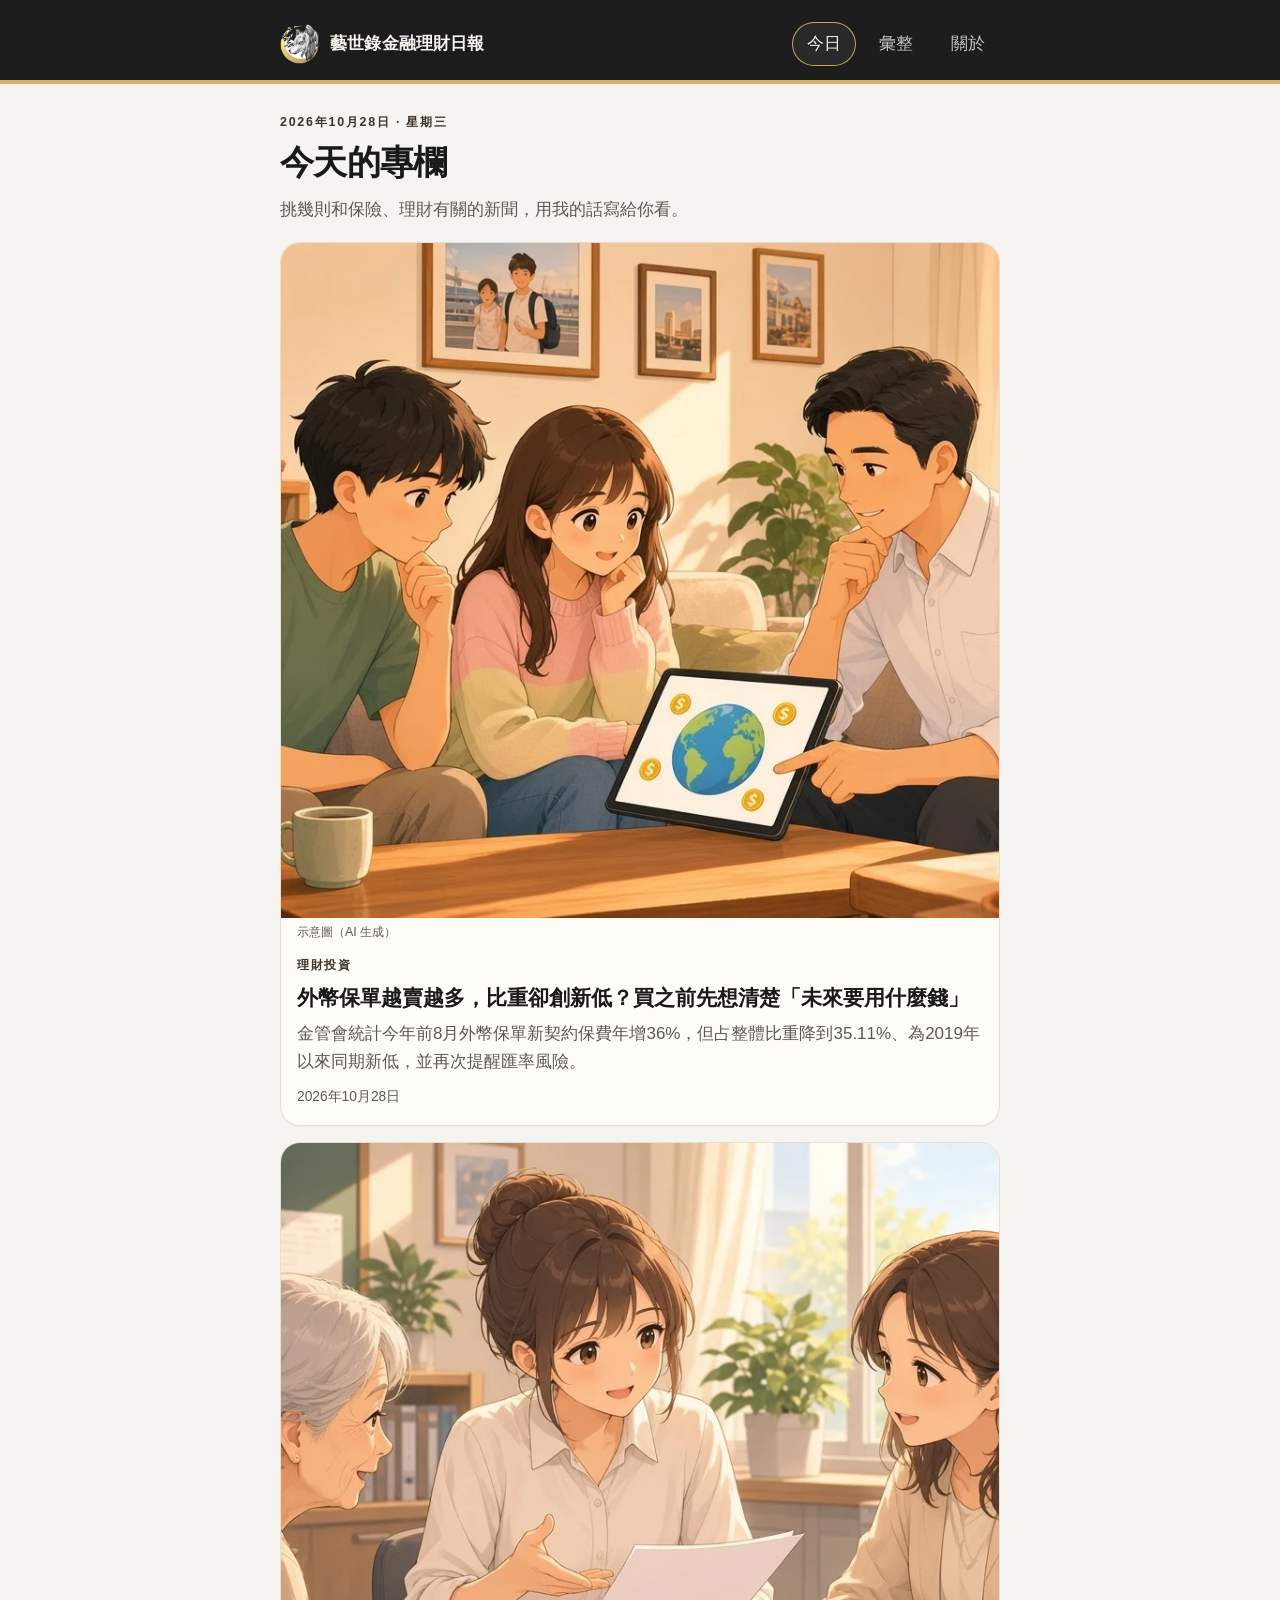
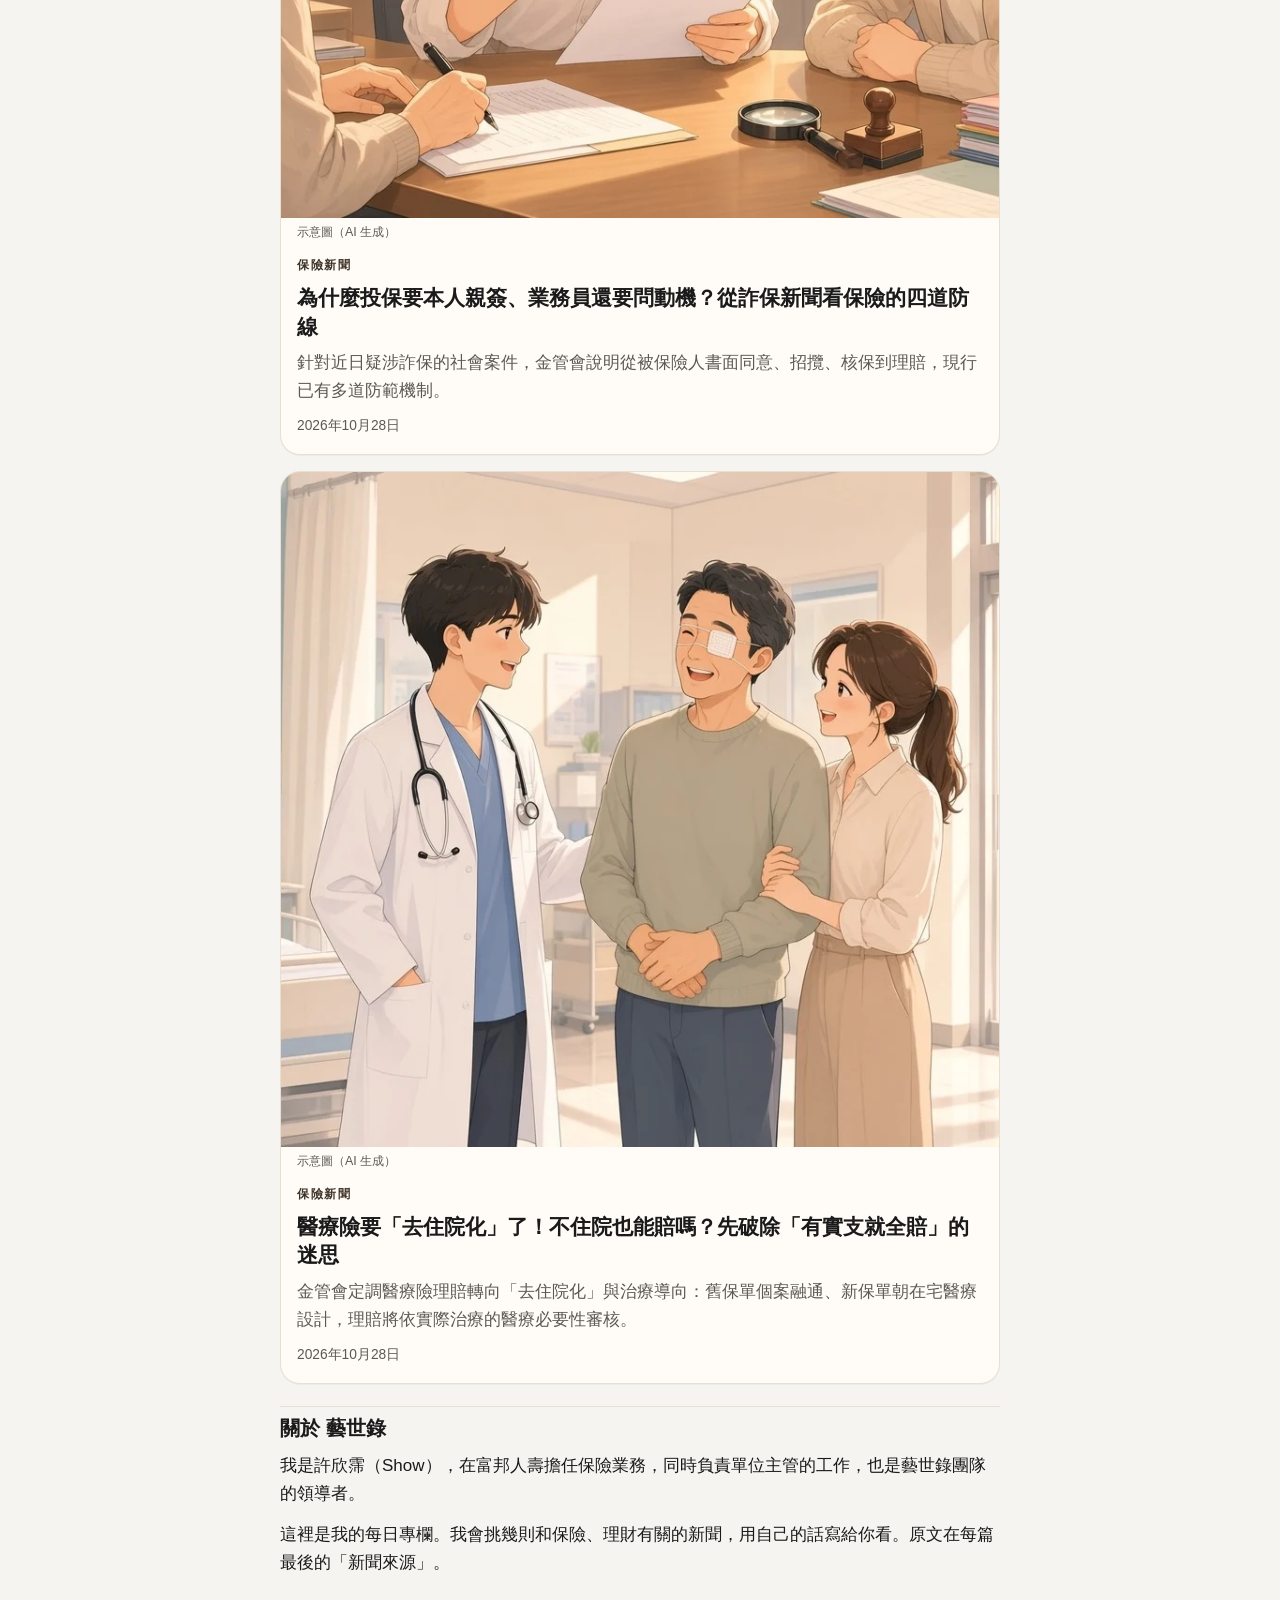
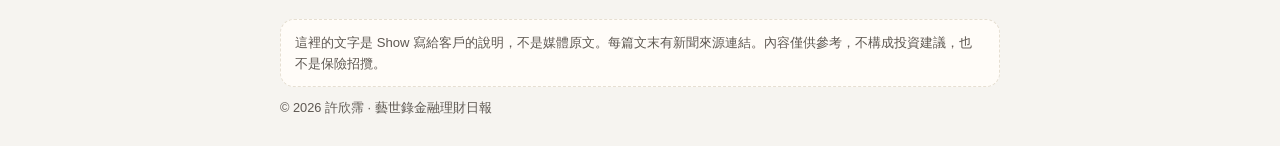
==== commit 3c860f4b: "Update the About section to the owner's wording. Use the heading 關於 藝世錄 and the two paragraphs on th" ====
--- a/index.html
+++ b/index.html
@@ -22,7 +22,7 @@
   <meta name="twitter:image" content="https://show-hsu.github.io/posts/2026-10-28/01-foreign-currency-policies.webp">
   <link rel="icon" href="/assets/favicon.png" type="image/png">
   <link rel="apple-touch-icon" href="/assets/apple-touch-icon.png">
-  <link rel="stylesheet" href="/assets/style.css?v=5">
+  <link rel="stylesheet" href="/assets/style.css?v=6">
   
   <script type="application/ld+json">{"@context": "https://schema.org", "@type": "WebPage", "name": "2026年10月28日｜藝世錄金融理財日報", "url": "https://show-hsu.github.io/", "description": "金管會統計今年前8月外幣保單新契約保費年增36%，但占整體比重降到35.11%、為2019年以來同期新低，並再次提醒匯率風險。", "image": "https://show-hsu.github.io/posts/2026-10-28/01-foreign-currency-policies.webp", "inLanguage": "zh-Hant", "author": {"@type": "Person", "name": "許欣霈"}}</script>
 </head>
@@ -39,7 +39,7 @@
     </div>
   </header>
   <main id="main" class="wrap">
-    <article class="day-lead"><p class="kicker">2026年10月28日 · 星期三</p><h1>今天的專欄</h1><p class="lead">挑幾則和保險、理財有關的新聞，用我的話寫給你看。</p><div class="feature-list"><a class="feature-card" href="/column/2026-10-28/01-foreign-currency-policies/"><span class="feature-media"><img src="/posts/2026-10-28/01-foreign-currency-policies.webp" alt="" width="1200" height="675" fetchpriority="high"><span class="image-credit">示意圖（AI 生成）</span></span><span class="feature-body"><p class="kicker">理財投資</p><h2>外幣保單越賣越多，比重卻創新低？買之前先想清楚「未來要用什麼錢」</h2><p class="summary">金管會統計今年前8月外幣保單新契約保費年增36%，但占整體比重降到35.11%、為2019年以來同期新低，並再次提醒匯率風險。</p><p class="meta"><time datetime="2026-10-28">2026年10月28日</time></p></span></a><a class="feature-card" href="/column/2026-10-28/02-insurance-fraud-safeguards/"><span class="feature-media"><img src="/posts/2026-10-28/02-insurance-fraud-safeguards.webp" alt="" width="1200" height="675" loading="lazy" decoding="async"><span class="image-credit">示意圖（AI 生成）</span></span><span class="feature-body"><p class="kicker">保險新聞</p><h2>為什麼投保要本人親簽、業務員還要問動機？從詐保新聞看保險的四道防線</h2><p class="summary">針對近日疑涉詐保的社會案件，金管會說明從被保險人書面同意、招攬、核保到理賠，現行已有多道防範機制。</p><p class="meta"><time datetime="2026-10-28">2026年10月28日</time></p></span></a><a class="feature-card" href="/column/2026-10-28/03-medical-insurance-outpatient-shift/"><span class="feature-media"><img src="/posts/2026-10-28/03-medical-insurance-outpatient-shift.webp" alt="" width="1200" height="675" loading="lazy" decoding="async"><span class="image-credit">示意圖（AI 生成）</span></span><span class="feature-body"><p class="kicker">保險新聞</p><h2>醫療險要「去住院化」了！不住院也能賠嗎？先破除「有實支就全賠」的迷思</h2><p class="summary">金管會定調醫療險理賠轉向「去住院化」與治療導向：舊保單個案融通、新保單朝在宅醫療設計，理賠將依實際治療的醫療必要性審核。</p><p class="meta"><time datetime="2026-10-28">2026年10月28日</time></p></span></a></div></article><section class="about" id="about"><h2>關於 Show</h2><div class="prose"><p>我是許欣霈（Show），在富邦人壽擔任保險業務，同時負責單位主管的工作。</p>
+    <article class="day-lead"><p class="kicker">2026年10月28日 · 星期三</p><h1>今天的專欄</h1><p class="lead">挑幾則和保險、理財有關的新聞，用我的話寫給你看。</p><div class="feature-list"><a class="feature-card" href="/column/2026-10-28/01-foreign-currency-policies/"><span class="feature-media"><img src="/posts/2026-10-28/01-foreign-currency-policies.webp" alt="" width="1200" height="675" fetchpriority="high"><span class="image-credit">示意圖（AI 生成）</span></span><span class="feature-body"><p class="kicker">理財投資</p><h2>外幣保單越賣越多，比重卻創新低？買之前先想清楚「未來要用什麼錢」</h2><p class="summary">金管會統計今年前8月外幣保單新契約保費年增36%，但占整體比重降到35.11%、為2019年以來同期新低，並再次提醒匯率風險。</p><p class="meta"><time datetime="2026-10-28">2026年10月28日</time></p></span></a><a class="feature-card" href="/column/2026-10-28/02-insurance-fraud-safeguards/"><span class="feature-media"><img src="/posts/2026-10-28/02-insurance-fraud-safeguards.webp" alt="" width="1200" height="675" loading="lazy" decoding="async"><span class="image-credit">示意圖（AI 生成）</span></span><span class="feature-body"><p class="kicker">保險新聞</p><h2>為什麼投保要本人親簽、業務員還要問動機？從詐保新聞看保險的四道防線</h2><p class="summary">針對近日疑涉詐保的社會案件，金管會說明從被保險人書面同意、招攬、核保到理賠，現行已有多道防範機制。</p><p class="meta"><time datetime="2026-10-28">2026年10月28日</time></p></span></a><a class="feature-card" href="/column/2026-10-28/03-medical-insurance-outpatient-shift/"><span class="feature-media"><img src="/posts/2026-10-28/03-medical-insurance-outpatient-shift.webp" alt="" width="1200" height="675" loading="lazy" decoding="async"><span class="image-credit">示意圖（AI 生成）</span></span><span class="feature-body"><p class="kicker">保險新聞</p><h2>醫療險要「去住院化」了！不住院也能賠嗎？先破除「有實支就全賠」的迷思</h2><p class="summary">金管會定調醫療險理賠轉向「去住院化」與治療導向：舊保單個案融通、新保單朝在宅醫療設計，理賠將依實際治療的醫療必要性審核。</p><p class="meta"><time datetime="2026-10-28">2026年10月28日</time></p></span></a></div></article><section class="about" id="about"><h2>關於 藝世錄</h2><div class="prose"><p>我是許欣霈（Show），在富邦人壽擔任保險業務，同時負責單位主管的工作，也是藝世錄團隊的領導者。</p>
 <p>這裡是我的每日專欄。我會挑幾則和保險、理財有關的新聞，用自己的話寫給你看。原文在每篇最後的「新聞來源」。</p></div></section>
   </main>
   <footer class="site-footer">
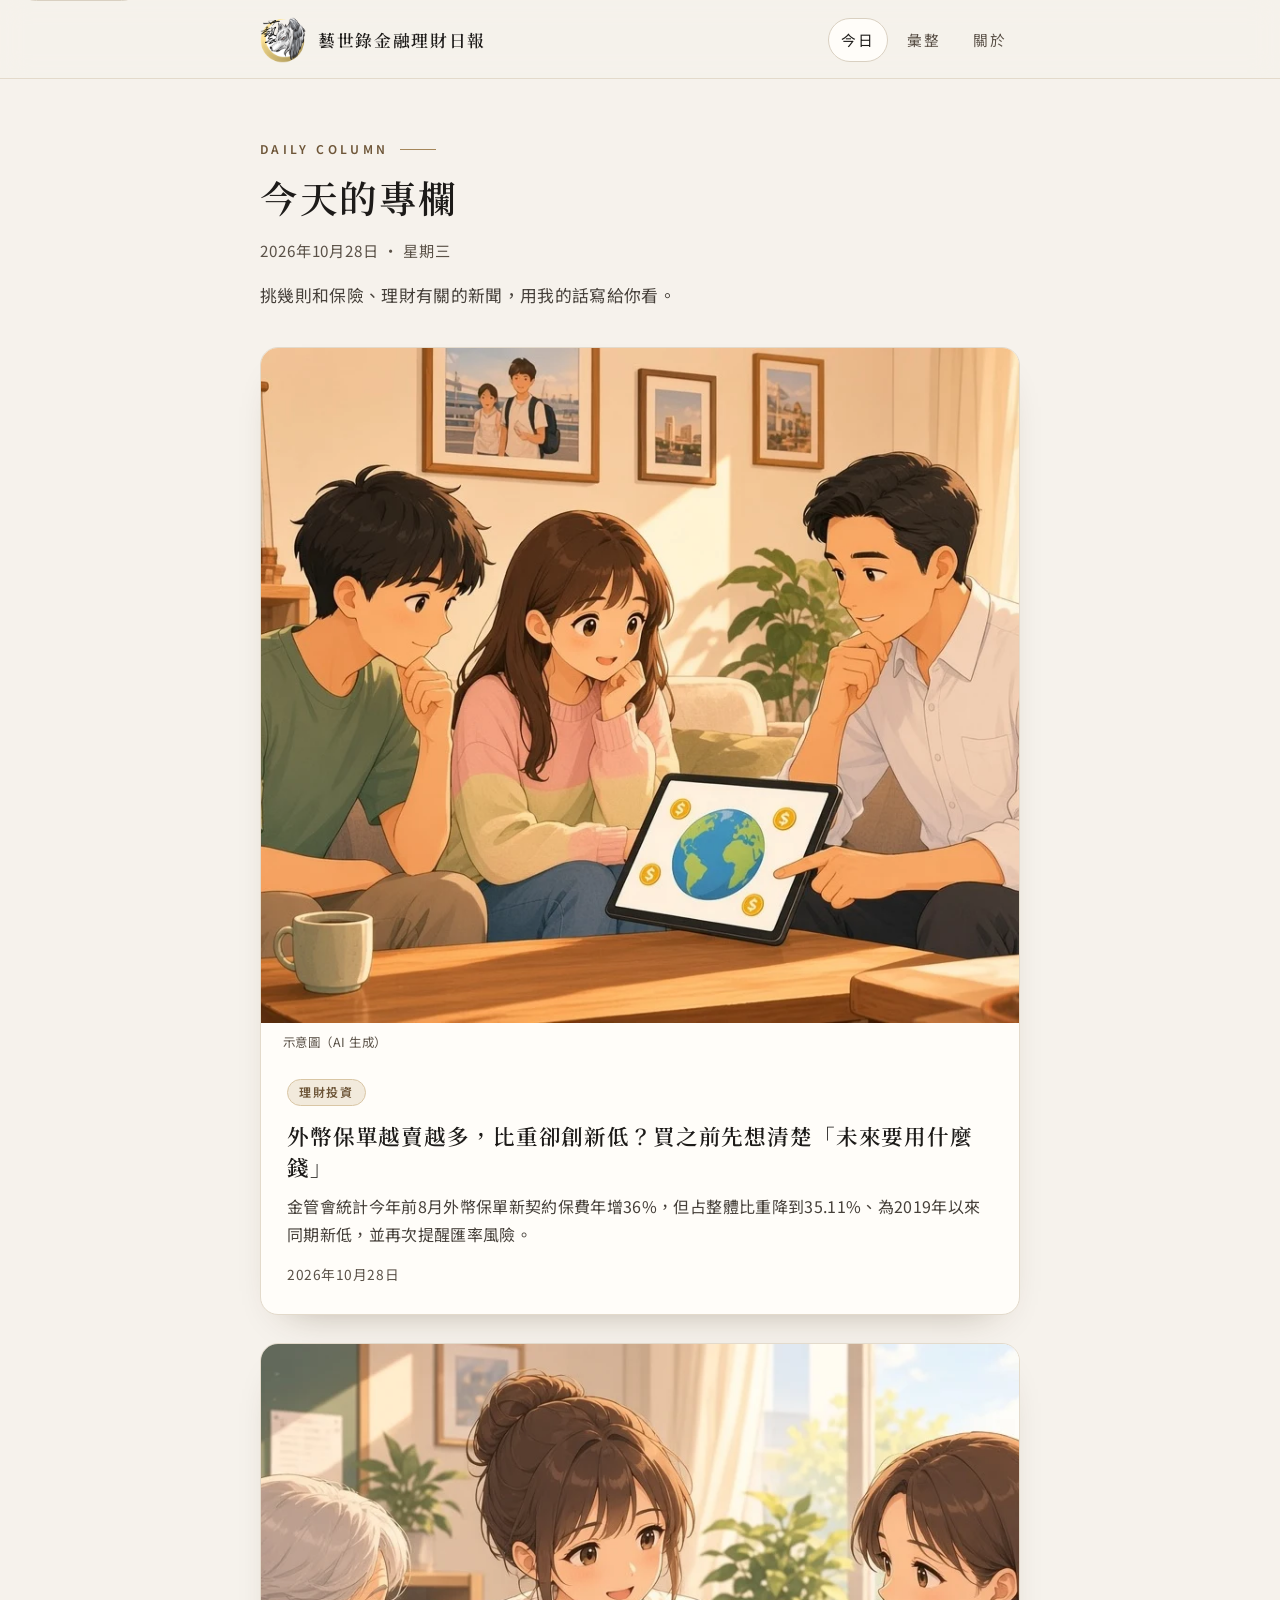
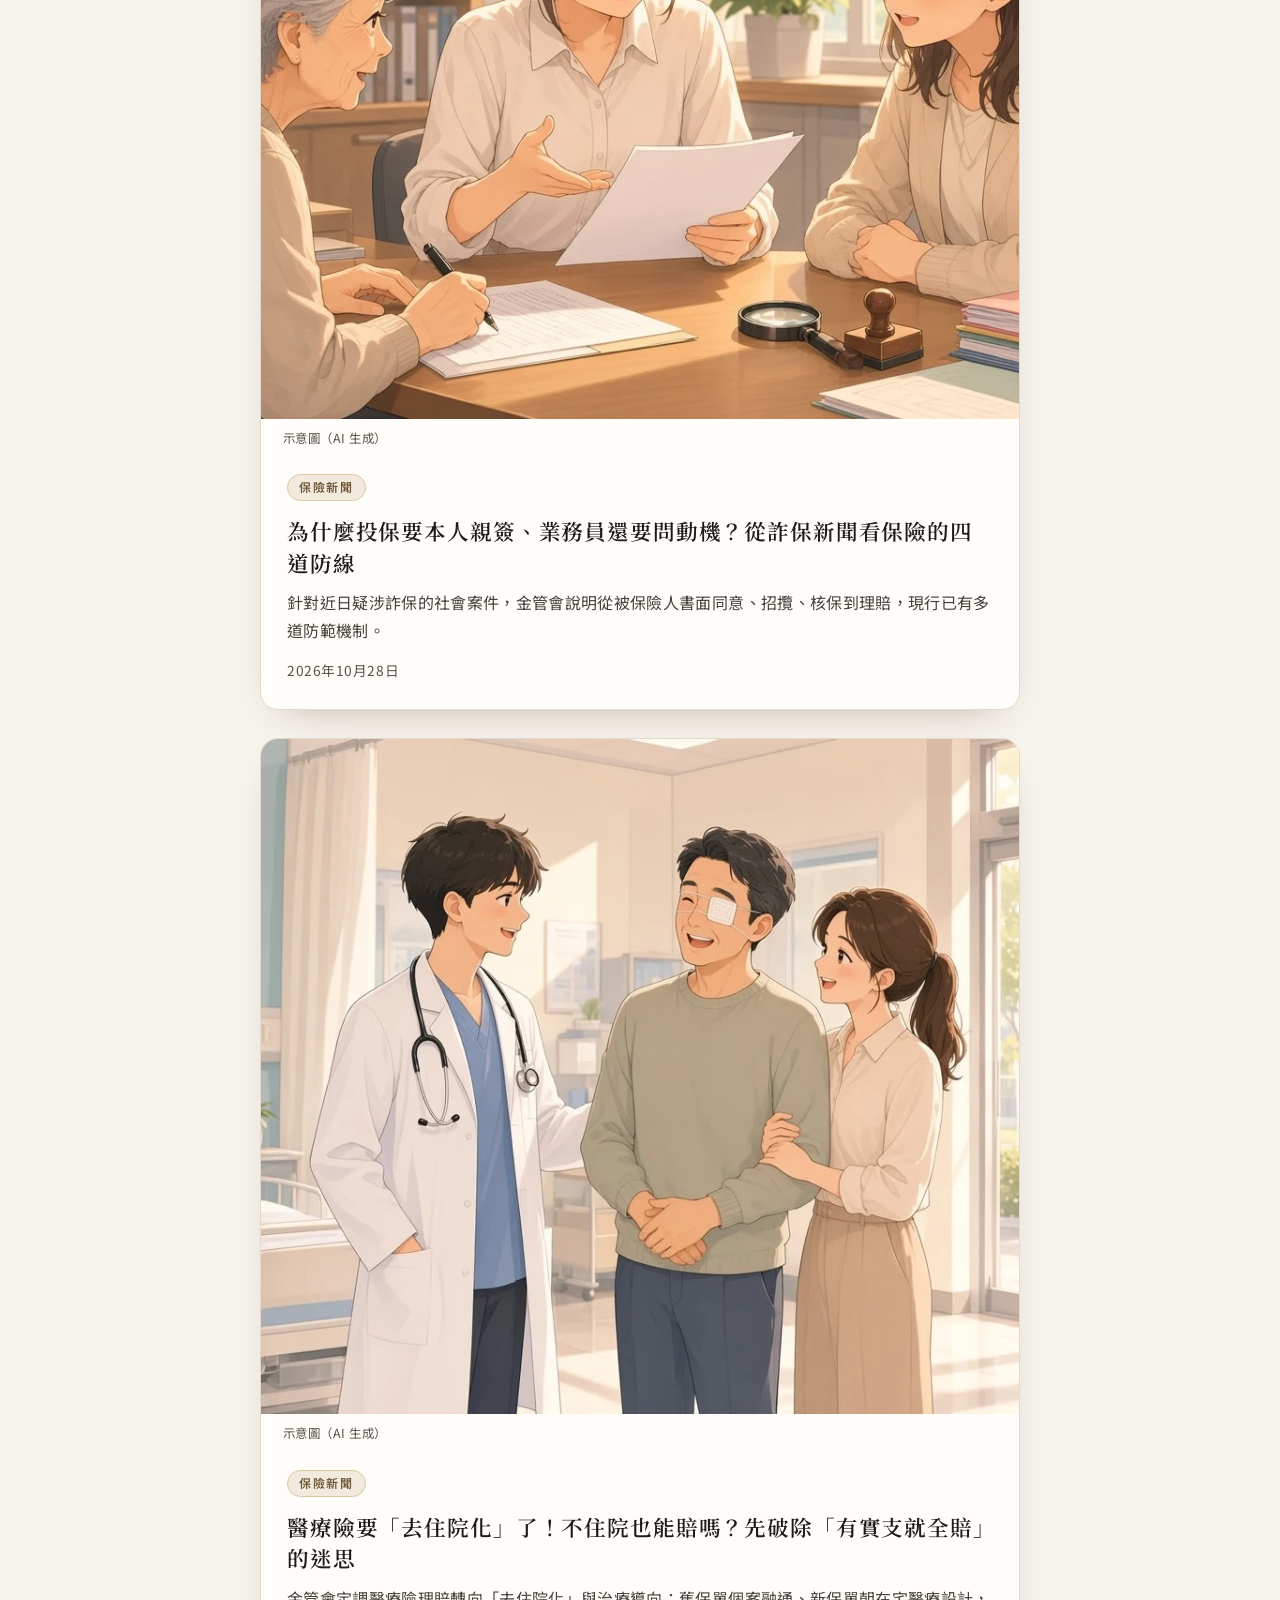
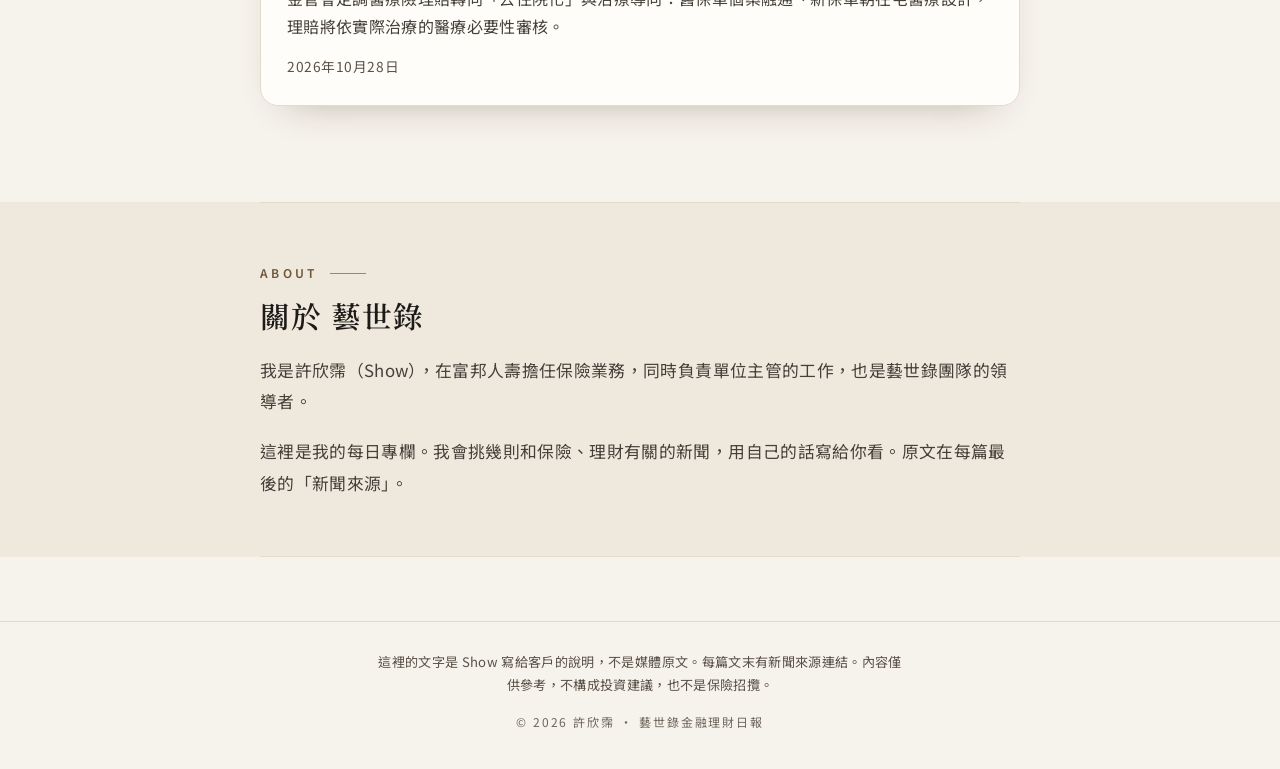
==== commit 4a3cf319: "Restyle the site in a warm editorial palette. Headings use a serif, the page is cream and antique go" ====
--- a/index.html
+++ b/index.html
@@ -4,33 +4,40 @@
   <meta charset="utf-8">
   <meta name="viewport" content="width=device-width, initial-scale=1">
   <title>2026年10月28日｜藝世錄金融理財日報</title>
-  <meta name="description" content="金管會統計今年前8月外幣保單新契約保費年增36%，但占整體比重降到35.11%、為2019年以來同期新低，並再次提醒匯率風險。">
+  <meta name="description" content="我是許欣霈（Show），在富邦人壽擔任保險業務，同時負責單位主管的工作，也是藝世錄團隊的領導者。">
   <meta name="author" content="許欣霈">
-  <meta name="theme-color" content="#1c1c1c">
-  <link rel="canonical" href="https://show-hsu.github.io/">
+  <meta name="theme-color" content="#f6f2ec">
+  <link rel="canonical" href="https://yishilu-daily.github.io/">
+  <link rel="preconnect" href="https://fonts.googleapis.com">
+  <link rel="preconnect" href="https://fonts.gstatic.com" crossorigin>
+  <link href="https://fonts.googleapis.com/css2?family=Noto+Sans+TC:wght@400;500;600&family=Noto+Serif+TC:wght@500;600&display=swap" rel="stylesheet">
   <meta property="og:locale" content="zh_TW">
   <meta property="og:site_name" content="藝世錄金融理財日報">
   <meta property="og:type" content="website">
-  <meta property="og:title" content="2026年10月28日｜藝世錄金融理財日報">
-  <meta property="og:description" content="金管會統計今年前8月外幣保單新契約保費年增36%，但占整體比重降到35.11%、為2019年以來同期新低，並再次提醒匯率風險。">
-  <meta property="og:url" content="https://show-hsu.github.io/">
-  <meta property="og:image" content="https://show-hsu.github.io/posts/2026-10-28/01-foreign-currency-policies.webp">
+  <meta property="og:title" content="藝世錄金融理財日報">
+  <meta property="og:description" content="我是許欣霈（Show），在富邦人壽擔任保險業務，同時負責單位主管的工作，也是藝世錄團隊的領導者。">
+  <meta property="og:url" content="https://yishilu-daily.github.io/">
+  <meta property="og:image" content="https://yishilu-daily.github.io/assets/og.jpg">
+  <meta property="og:image:secure_url" content="https://yishilu-daily.github.io/assets/og.jpg">
+  <meta property="og:image:type" content="image/jpeg">
+  <meta property="og:image:width" content="1200">
+  <meta property="og:image:height" content="630">
   <meta property="og:image:alt" content="2026年10月28日｜藝世錄金融理財日報">
   <meta name="twitter:card" content="summary_large_image">
-  <meta name="twitter:title" content="2026年10月28日｜藝世錄金融理財日報">
-  <meta name="twitter:description" content="金管會統計今年前8月外幣保單新契約保費年增36%，但占整體比重降到35.11%、為2019年以來同期新低，並再次提醒匯率風險。">
-  <meta name="twitter:image" content="https://show-hsu.github.io/posts/2026-10-28/01-foreign-currency-policies.webp">
+  <meta name="twitter:title" content="藝世錄金融理財日報">
+  <meta name="twitter:description" content="我是許欣霈（Show），在富邦人壽擔任保險業務，同時負責單位主管的工作，也是藝世錄團隊的領導者。">
+  <meta name="twitter:image" content="https://yishilu-daily.github.io/assets/og.jpg">
   <link rel="icon" href="/assets/favicon.png" type="image/png">
   <link rel="apple-touch-icon" href="/assets/apple-touch-icon.png">
-  <link rel="stylesheet" href="/assets/style.css?v=6">
+  <link rel="stylesheet" href="/assets/style.css?v=7">
   
-  <script type="application/ld+json">{"@context": "https://schema.org", "@type": "WebPage", "name": "2026年10月28日｜藝世錄金融理財日報", "url": "https://show-hsu.github.io/", "description": "金管會統計今年前8月外幣保單新契約保費年增36%，但占整體比重降到35.11%、為2019年以來同期新低，並再次提醒匯率風險。", "image": "https://show-hsu.github.io/posts/2026-10-28/01-foreign-currency-policies.webp", "inLanguage": "zh-Hant", "author": {"@type": "Person", "name": "許欣霈"}}</script>
+  <script type="application/ld+json">{"@context": "https://schema.org", "@type": "WebPage", "name": "2026年10月28日｜藝世錄金融理財日報", "url": "https://yishilu-daily.github.io/", "description": "我是許欣霈（Show），在富邦人壽擔任保險業務，同時負責單位主管的工作，也是藝世錄團隊的領導者。", "image": "https://yishilu-daily.github.io/assets/og.jpg", "inLanguage": "zh-Hant", "author": {"@type": "Person", "name": "許欣霈"}}</script>
 </head>
 <body>
   <a class="skip" href="#main">跳到主要內容</a>
   <header class="masthead">
     <div class="wrap masthead-inner">
-      <a class="brand" href="/"><img src="/assets/logo.png" alt="" width="40" height="40"><span>藝世錄金融理財日報</span></a>
+      <a class="brand" href="/"><img src="/assets/logo.png" alt="" width="46" height="46"><span>藝世錄金融理財日報</span></a>
       <nav class="nav" aria-label="主要">
         <a href="/" aria-current="page">今日</a>
         <a href="/archive/" >彙整</a>
@@ -39,7 +46,7 @@
     </div>
   </header>
   <main id="main" class="wrap">
-    <article class="day-lead"><p class="kicker">2026年10月28日 · 星期三</p><h1>今天的專欄</h1><p class="lead">挑幾則和保險、理財有關的新聞，用我的話寫給你看。</p><div class="feature-list"><a class="feature-card" href="/column/2026-10-28/01-foreign-currency-policies/"><span class="feature-media"><img src="/posts/2026-10-28/01-foreign-currency-policies.webp" alt="" width="1200" height="675" fetchpriority="high"><span class="image-credit">示意圖（AI 生成）</span></span><span class="feature-body"><p class="kicker">理財投資</p><h2>外幣保單越賣越多，比重卻創新低？買之前先想清楚「未來要用什麼錢」</h2><p class="summary">金管會統計今年前8月外幣保單新契約保費年增36%，但占整體比重降到35.11%、為2019年以來同期新低，並再次提醒匯率風險。</p><p class="meta"><time datetime="2026-10-28">2026年10月28日</time></p></span></a><a class="feature-card" href="/column/2026-10-28/02-insurance-fraud-safeguards/"><span class="feature-media"><img src="/posts/2026-10-28/02-insurance-fraud-safeguards.webp" alt="" width="1200" height="675" loading="lazy" decoding="async"><span class="image-credit">示意圖（AI 生成）</span></span><span class="feature-body"><p class="kicker">保險新聞</p><h2>為什麼投保要本人親簽、業務員還要問動機？從詐保新聞看保險的四道防線</h2><p class="summary">針對近日疑涉詐保的社會案件，金管會說明從被保險人書面同意、招攬、核保到理賠，現行已有多道防範機制。</p><p class="meta"><time datetime="2026-10-28">2026年10月28日</time></p></span></a><a class="feature-card" href="/column/2026-10-28/03-medical-insurance-outpatient-shift/"><span class="feature-media"><img src="/posts/2026-10-28/03-medical-insurance-outpatient-shift.webp" alt="" width="1200" height="675" loading="lazy" decoding="async"><span class="image-credit">示意圖（AI 生成）</span></span><span class="feature-body"><p class="kicker">保險新聞</p><h2>醫療險要「去住院化」了！不住院也能賠嗎？先破除「有實支就全賠」的迷思</h2><p class="summary">金管會定調醫療險理賠轉向「去住院化」與治療導向：舊保單個案融通、新保單朝在宅醫療設計，理賠將依實際治療的醫療必要性審核。</p><p class="meta"><time datetime="2026-10-28">2026年10月28日</time></p></span></a></div></article><section class="about" id="about"><h2>關於 藝世錄</h2><div class="prose"><p>我是許欣霈（Show），在富邦人壽擔任保險業務，同時負責單位主管的工作，也是藝世錄團隊的領導者。</p>
+    <article class="day-lead"><p class="eyebrow">Daily Column</p><h1>今天的專欄</h1><p class="edition-meta">2026年10月28日 · 星期三</p><p class="lead">挑幾則和保險、理財有關的新聞，用我的話寫給你看。</p><div class="feature-list"><a class="feature-card" href="/column/2026-10-28/01-foreign-currency-policies/"><span class="feature-media"><img src="/posts/2026-10-28/01-foreign-currency-policies.webp" alt="" width="1200" height="675" fetchpriority="high"><span class="image-credit">示意圖（AI 生成）</span></span><span class="feature-body"><p class="tag">理財投資</p><h2>外幣保單越賣越多，比重卻創新低？買之前先想清楚「未來要用什麼錢」</h2><p class="summary">金管會統計今年前8月外幣保單新契約保費年增36%，但占整體比重降到35.11%、為2019年以來同期新低，並再次提醒匯率風險。</p><p class="meta"><time datetime="2026-10-28">2026年10月28日</time></p></span></a><a class="feature-card" href="/column/2026-10-28/02-insurance-fraud-safeguards/"><span class="feature-media"><img src="/posts/2026-10-28/02-insurance-fraud-safeguards.webp" alt="" width="1200" height="675" loading="lazy" decoding="async"><span class="image-credit">示意圖（AI 生成）</span></span><span class="feature-body"><p class="tag">保險新聞</p><h2>為什麼投保要本人親簽、業務員還要問動機？從詐保新聞看保險的四道防線</h2><p class="summary">針對近日疑涉詐保的社會案件，金管會說明從被保險人書面同意、招攬、核保到理賠，現行已有多道防範機制。</p><p class="meta"><time datetime="2026-10-28">2026年10月28日</time></p></span></a><a class="feature-card" href="/column/2026-10-28/03-medical-insurance-outpatient-shift/"><span class="feature-media"><img src="/posts/2026-10-28/03-medical-insurance-outpatient-shift.webp" alt="" width="1200" height="675" loading="lazy" decoding="async"><span class="image-credit">示意圖（AI 生成）</span></span><span class="feature-body"><p class="tag">保險新聞</p><h2>醫療險要「去住院化」了！不住院也能賠嗎？先破除「有實支就全賠」的迷思</h2><p class="summary">金管會定調醫療險理賠轉向「去住院化」與治療導向：舊保單個案融通、新保單朝在宅醫療設計，理賠將依實際治療的醫療必要性審核。</p><p class="meta"><time datetime="2026-10-28">2026年10月28日</time></p></span></a></div></article><section class="about" id="about"><p class="eyebrow">About</p><h2>關於 藝世錄</h2><div class="prose"><p>我是許欣霈（Show），在富邦人壽擔任保險業務，同時負責單位主管的工作，也是藝世錄團隊的領導者。</p>
 <p>這裡是我的每日專欄。我會挑幾則和保險、理財有關的新聞，用自己的話寫給你看。原文在每篇最後的「新聞來源」。</p></div></section>
   </main>
   <footer class="site-footer">
--- a/assets/style.css
+++ b/assets/style.css
@@ -1,36 +1,22 @@
 :root {
   color-scheme: light;
-  --bg: #f6f4f0;
-  --paper: #fffcf8;
-  --ink: #1a1a1a;
-  --muted: #5e5852;
-  --line: #e6dfd2;
-  --pine: #3f3428;
-  --pine-deep: #1c1c1c;
-  --gold: #d4b36a;
-  --note: #f7f1e4;
-  --note-line: #e6d5b0;
-  --header-text: #f6f3ec;
-  --header-muted: rgba(246, 243, 236, 0.78);
-  --shadow: 0 1px 0 rgba(16, 46, 43, 0.04);
-}
-
-@media (prefers-color-scheme: dark) {
-  :root {
-    color-scheme: dark;
-    --bg: #141414;
-    --paper: #1e1e1e;
-    --ink: #f4f0e8;
-    --muted: #c8bfb2;
-    --line: #3a3a3a;
-    --pine: #e4c98a;
-    --pine-deep: #141414;
-    --gold: #d4b36a;
-    --note: #2a261f;
-    --note-line: #5c4d32;
-    --header-text: #f6f3ec;
-    --header-muted: rgba(246, 243, 236, 0.78);
-  }
+  --bg: #f6f2ec;
+  --bg-alt: #efe8dd;
+  --card: #fffdf9;
+  --ink: #1d1b19;
+  --ink-soft: #46403a;
+  --muted: #5a5147;
+  --faint: #6f675d;
+  --gold: #a5865a;
+  --gold-ink: #6e5638;
+  --gold-soft: #d9c6a5;
+  --line: #e3dacb;
+  --line-mid: #d9d0c1;
+  --line-deep: #cfc6b8;
+  --serif: "Noto Serif TC", "Source Han Serif TC", "Songti TC", "PMingLiU", "Times New Roman", serif;
+  --sans: "Noto Sans TC", "PingFang TC", "Hiragino Sans CNS", "Microsoft JhengHei", "Segoe UI", sans-serif;
+  --shadow: 0 18px 40px -28px rgba(60, 40, 10, 0.45);
+  --radius: 18px;
 }
 
 *,
@@ -47,17 +33,23 @@
   margin: 0;
   background: var(--bg);
   color: var(--ink);
-  font-family: "PingFang TC", "Hiragino Sans CNS", "Noto Sans TC", "Microsoft JhengHei", "Segoe UI", sans-serif;
+  font-family: var(--sans);
   font-size: 17px;
-  line-height: 1.65;
-}
-
-h1, h2, h3, p {
+  line-height: 1.85;
+  letter-spacing: 0.02em;
+  -webkit-font-smoothing: antialiased;
+}
+
+h1,
+h2,
+h3,
+h4,
+p {
   margin: 0;
 }
 
-ol {
-  list-style: none;
+ol,
+ul {
   margin: 0;
   padding: 0;
 }
@@ -71,12 +63,12 @@
 }
 
 ::selection {
-  background: #ead9b0;
-  color: #1c1c1c;
+  background: var(--gold-soft);
+  color: var(--ink);
 }
 
 :focus-visible {
-  outline: 3px solid var(--gold);
+  outline: 2px solid var(--gold-ink);
   outline-offset: 3px;
 }
 
@@ -84,11 +76,12 @@
   position: absolute;
   left: 12px;
   top: -48px;
-  background: #fff;
-  color: #1c1c1c;
-  padding: 8px 12px;
-  z-index: 5;
-  border-radius: 8px;
+  background: var(--card);
+  color: var(--ink);
+  padding: 8px 14px;
+  z-index: 30;
+  border-radius: 999px;
+  border: 1px solid var(--line-mid);
 }
 
 .skip:focus {
@@ -96,38 +89,44 @@
 }
 
 .wrap {
-  width: min(720px, calc(100% - 32px));
+  width: min(760px, calc(100% - 40px));
   margin: 0 auto;
 }
 
 .masthead {
-  background: var(--pine-deep);
-  color: var(--header-text);
-  border-bottom: 4px solid var(--gold);
+  position: sticky;
+  top: 0;
+  z-index: 20;
+  background: rgba(246, 242, 236, 0.9);
+  backdrop-filter: blur(14px);
+  -webkit-backdrop-filter: blur(14px);
+  border-bottom: 1px solid var(--line);
 }
 
 .masthead-inner {
   display: flex;
   flex-direction: column;
-  gap: 10px;
-  padding: 18px 0 14px;
+  gap: 4px;
+  padding: 14px 0 10px;
 }
 
 .brand {
   display: inline-flex;
   align-items: center;
-  gap: 10px;
-  min-height: 44px;
+  gap: 12px;
+  min-height: 48px;
   text-decoration: none;
-  font-weight: 800;
-  letter-spacing: 0.01em;
+  color: var(--ink);
+  font-family: var(--serif);
+  font-weight: 600;
+  letter-spacing: 0.1em;
   font-size: 1.05rem;
   line-height: 1.35;
 }
 
 .brand img {
-  width: 40px;
-  height: 40px;
+  width: 46px;
+  height: 46px;
   flex: 0 0 auto;
   display: block;
   object-fit: contain;
@@ -135,52 +134,75 @@
 
 .nav {
   display: flex;
-  gap: 8px;
+  gap: 4px;
+  margin-left: -8px;
 }
 
 .nav a {
   text-decoration: none;
-  color: var(--header-muted);
+  color: var(--muted);
   min-height: 44px;
-  padding: 0 14px;
+  padding: 0 12px;
   display: inline-flex;
   align-items: center;
   border-radius: 999px;
   border: 1px solid transparent;
+  font-size: 0.92rem;
+  letter-spacing: 0.14em;
 }
 
 .nav a[aria-current="page"] {
-  color: var(--header-text);
-  border-color: rgba(212, 179, 106, 0.9);
-  background: rgba(255, 255, 255, 0.06);
+  color: var(--ink);
+  background: var(--card);
+  border-color: var(--line-mid);
 }
 
 main {
-  padding: 28px 0 12px;
-}
-
-.edition-head {
-  margin-bottom: 22px;
+  padding: 40px 0 8px;
+}
+
+.eyebrow {
+  display: flex;
+  align-items: center;
+  gap: 12px;
+  margin: 0 0 16px;
+  color: var(--gold-ink);
+  font-family: var(--sans);
+  font-size: 12px;
+  font-weight: 600;
+  letter-spacing: 0.28em;
+  line-height: 1;
+  text-transform: uppercase;
+}
+
+.eyebrow::after {
+  content: "";
+  width: 36px;
+  height: 1px;
+  background: var(--gold);
+  flex: 0 0 auto;
+}
+
+h1,
+h2,
+h3,
+h4 {
+  font-family: var(--serif);
+  font-weight: 600;
+  letter-spacing: 0.04em;
+  color: var(--ink);
+}
+
+h1 {
+  font-size: clamp(1.7rem, 4.4vw, 2.35rem);
+  line-height: 1.4;
 }
 
 .kicker {
-  color: var(--pine);
-  font-size: 0.78rem;
-  font-weight: 700;
-  letter-spacing: 0.14em;
   margin-bottom: 8px;
-}
-
-h1 {
-  font-size: 1.85rem;
-  line-height: 1.25;
-  letter-spacing: -0.02em;
-  font-weight: 800;
-}
-
-.edition-date {
-  margin-top: 8px;
-  font-size: 1.05rem;
+  color: var(--muted);
+  font-size: 0.92rem;
+  letter-spacing: 0.08em;
 }
 
 .edition-meta,
@@ -189,30 +211,382 @@
 .sources,
 .stale,
 .cat-head p,
-.footer-meta {
-  color: var(--muted);
+.footer-meta,
+.summary,
+.snippet {
+  color: var(--ink-soft);
 }
 
 .edition-meta {
-  margin-top: 6px;
-  font-size: 0.92rem;
+  margin-top: 12px;
+  color: var(--muted);
+  font-size: 0.95rem;
+  letter-spacing: 0.06em;
+}
+
+.lead {
+  margin-top: 16px;
+  max-width: 38em;
+  font-size: 1.05rem;
+  line-height: 1.85;
 }
 
 .share-row {
-  margin-top: 10px;
-  font-size: 0.92rem;
+  margin-top: 18px;
+  font-size: 0.95rem;
 }
 
 .share-row a,
 .prose a,
 .pager a,
+.source-box a,
+.back-link {
+  color: var(--ink);
+  text-decoration-color: var(--gold);
+  text-underline-offset: 4px;
+}
+
+.day-lead,
+.archive-block,
+.recent {
+  margin: 0;
+}
+
+.feature-list {
+  display: flex;
+  flex-direction: column;
+  gap: 28px;
+  margin-top: 36px;
+}
+
+.feature-card,
+.story,
 .archive-list a,
-.back-link {
-  color: var(--pine);
-}
-
-.lead {
-  margin-top: 12px;
+.empty {
+  background: var(--card);
+  border: 1px solid var(--line);
+  border-radius: var(--radius);
+  box-shadow: var(--shadow);
+}
+
+.feature-card,
+.story {
+  display: block;
+  text-decoration: none;
+  overflow: hidden;
+  transition: transform 0.3s ease, box-shadow 0.3s ease, border-color 0.3s ease;
+}
+
+.feature-card img,
+.article-cover,
+.thumb img,
+.story img {
+  width: 100%;
+  aspect-ratio: 16 / 9;
+  object-fit: cover;
+  display: block;
+  background: var(--bg-alt);
+}
+
+.feature-card img,
+.story img,
+.thumb img {
+  transition: transform 0.55s ease;
+}
+
+.article-cover {
+  border-radius: var(--radius);
+  box-shadow: var(--shadow);
+}
+
+.article-figure {
+  margin: 0 0 28px;
+}
+
+.article-figure .article-cover {
+  margin-bottom: 0;
+}
+
+.feature-media,
+.feature-body,
+.story-body {
+  display: block;
+}
+
+.image-credit {
+  display: block;
+  color: var(--muted);
+  font-size: 0.78rem;
+  line-height: 1.5;
+  letter-spacing: 0.04em;
+}
+
+.feature-media .image-credit {
+  padding: 10px 22px 0;
+}
+
+.article-figure .image-credit {
+  padding: 8px 2px 0;
+}
+
+.feature-body,
+.story-body {
+  padding: 18px 22px 22px;
+}
+
+.tag {
+  display: inline-block;
+  margin: 0 0 12px;
+  padding: 3px 11px 4px;
+  border: 1px solid var(--gold-soft);
+  border-radius: 999px;
+  background: rgba(217, 198, 165, 0.35);
+  color: var(--gold-ink);
+  font-size: 12px;
+  font-weight: 600;
+  letter-spacing: 0.14em;
+  line-height: 1.5;
+}
+
+.feature-card h2,
+.story h3 {
+  font-size: 1.35rem;
+  line-height: 1.45;
+  margin-top: 2px;
+}
+
+.summary,
+.snippet {
+  margin-top: 10px;
+  font-size: 1rem;
+  line-height: 1.75;
+}
+
+.meta {
+  margin-top: 14px;
+  display: flex;
+  justify-content: space-between;
+  gap: 12px;
+  align-items: baseline;
+  color: var(--muted);
+  font-size: 0.86rem;
+  letter-spacing: 0.04em;
+}
+
+.meta time,
+.archive-list time {
+  font-variant-numeric: tabular-nums;
+}
+
+section.about {
+  margin-top: 72px;
+  padding: 52px 0 44px;
+  background: var(--bg-alt);
+  border-top: 1px solid var(--line);
+  border-bottom: 1px solid var(--line);
+  box-shadow: 0 0 0 100vmax var(--bg-alt);
+  clip-path: inset(0 -100vmax);
+}
+
+article.about {
+  padding-top: 4px;
+}
+
+.about h1,
+.about h2,
+.recent h2,
+.archive-block h1 {
+  line-height: 1.4;
+}
+
+.about h2,
+.recent h2 {
+  font-size: clamp(1.45rem, 3vw, 1.85rem);
+}
+
+.prose {
+  margin-top: 22px;
+  color: var(--ink-soft);
+  font-size: 1.05rem;
+  line-height: 1.9;
+}
+
+.about .prose {
+  margin-top: 18px;
+}
+
+.prose > * + * {
+  margin-top: 1.05em;
+}
+
+.prose h2,
+.prose h3,
+.prose h4 {
+  margin-top: 1.5em;
+  color: var(--ink);
+  font-size: 1.28rem;
+  line-height: 1.45;
+}
+
+.prose p + p {
+  margin-top: 1.05em;
+}
+
+.prose a {
+  text-decoration: underline;
+  text-decoration-thickness: 1px;
+}
+
+.prose ul,
+.prose ol {
+  padding-left: 1.3em;
+}
+
+.prose ul {
+  list-style: disc;
+}
+
+.prose ol {
+  list-style: decimal;
+}
+
+.prose li + li {
+  margin-top: 0.4em;
+}
+
+.prose blockquote {
+  margin-left: 0;
+  padding-left: 16px;
+  border-left: 1px solid var(--gold);
+  color: var(--muted);
+}
+
+.prose code {
+  font-family: ui-monospace, SFMono-Regular, Menlo, Consolas, monospace;
+  font-size: 0.92em;
+}
+
+.source-box {
+  margin-top: 48px;
+  padding: 22px 24px 24px;
+  background: var(--card);
+  border: 1px solid var(--line);
+  border-radius: var(--radius);
+  box-shadow: var(--shadow);
+}
+
+.source-box h2 {
+  font-size: 1.15rem;
+  margin-bottom: 8px;
+}
+
+.source-box a {
+  font-family: var(--serif);
+  font-size: 1.12rem;
+  letter-spacing: 0.06em;
+  text-decoration: underline;
+  text-decoration-thickness: 1px;
+}
+
+.recent {
+  margin-top: 64px;
+}
+
+.recent h2 {
+  margin-bottom: 8px;
+}
+
+.archive-list {
+  display: flex;
+  flex-direction: column;
+  gap: 14px;
+  margin-top: 28px;
+  list-style: none;
+}
+
+.archive-list a {
+  display: flex;
+  justify-content: space-between;
+  gap: 16px;
+  align-items: baseline;
+  text-decoration: none;
+  padding: 18px 20px;
+  min-height: 68px;
+  color: var(--ink);
+  transition: transform 0.3s ease, box-shadow 0.3s ease, border-color 0.3s ease;
+}
+
+.archive-list time {
+  font-family: var(--serif);
+  font-weight: 600;
+  letter-spacing: 0.04em;
+}
+
+.archive-list a span,
+.archive-count {
+  color: var(--muted);
+  font-variant-numeric: tabular-nums;
+  letter-spacing: 0.04em;
+}
+
+.pager {
+  display: flex;
+  justify-content: space-between;
+  gap: 12px;
+  margin-top: 28px;
+  font-size: 0.95rem;
+  letter-spacing: 0.06em;
+}
+
+.pager a {
+  text-decoration: underline;
+  text-decoration-thickness: 1px;
+  min-height: 44px;
+  display: inline-flex;
+  align-items: center;
+}
+
+.sample-flag {
+  display: inline-block;
+  margin-top: 14px;
+  padding: 4px 10px;
+  border-radius: 999px;
+  border: 1px solid var(--gold-soft);
+  background: rgba(217, 198, 165, 0.35);
+  color: var(--gold-ink);
+  font-size: 0.82rem;
+  font-weight: 600;
+  letter-spacing: 0.06em;
+}
+
+.site-footer {
+  margin-top: 56px;
+  padding: 28px 0 calc(36px + env(safe-area-inset-bottom));
+  border-top: 1px solid var(--line);
+  text-align: center;
+}
+
+.disclaimer {
+  max-width: 40em;
+  margin: 0 auto;
+  font-size: 0.82rem;
+  line-height: 1.8;
+  color: var(--muted);
+  background: none;
+  border: 0;
+  padding: 0;
+}
+
+.footer-meta {
+  margin-top: 14px;
+  font-size: 0.75rem;
+  letter-spacing: 0.16em;
+  color: var(--faint);
+}
+
+.empty {
+  padding: 22px;
+  color: var(--muted);
 }
 
 .jump {
@@ -220,7 +594,7 @@
   gap: 8px;
   overflow-x: auto;
   padding: 2px 0 12px;
-  margin: 0 -2px 8px;
+  margin: 0 0 8px;
   scrollbar-width: none;
 }
 
@@ -231,7 +605,7 @@
 .jump a {
   flex: 0 0 auto;
   text-decoration: none;
-  background: var(--paper);
+  background: var(--card);
   border: 1px solid var(--line);
   border-radius: 999px;
   min-height: 44px;
@@ -239,461 +613,90 @@
   display: inline-flex;
   align-items: center;
   gap: 8px;
-  box-shadow: var(--shadow);
-}
-
-.jump span {
-  color: var(--muted);
-  font-variant-numeric: tabular-nums;
-}
-
-.commentary,
-.about,
-.category,
-.archive-block {
-  margin: 22px 0;
-}
-
-.commentary {
-  background: var(--note);
-  border: 1px solid var(--note-line);
-  border-radius: 18px;
-  padding: 18px 16px 16px;
-}
-
-.commentary h2,
-.about h2,
-.cat-head h2,
-.archive-block h2 {
-  font-size: 1.25rem;
-  line-height: 1.35;
-}
-
-.byline {
-  margin-top: 2px;
-  color: var(--muted);
-  font-size: 0.88rem;
-}
-
-.prose {
-  margin-top: 10px;
-}
-
-.prose p + p {
-  margin-top: 0.75em;
-}
-
-.cat-head {
-  display: flex;
-  gap: 12px;
-  align-items: flex-start;
-  margin-bottom: 12px;
-}
-
-.cat-no {
-  font-variant-numeric: tabular-nums;
-  color: var(--gold);
-  font-weight: 800;
-  letter-spacing: 0.06em;
-  padding-top: 0.2rem;
-}
-
-.cat-count {
-  color: var(--muted);
-  font-weight: 600;
-  font-size: 0.86rem;
-  margin-left: 6px;
-}
-
-.stale {
-  font-size: 0.88rem;
-  margin: -4px 0 10px;
-}
-
-.stories {
-  display: flex;
-  flex-direction: column;
-  gap: 10px;
-}
-
-.hero {
-  position: relative;
-  margin: 0 0 14px;
-  border-radius: 20px;
-  overflow: hidden;
-  aspect-ratio: 4 / 3;
-  background: #1c1c1c;
-}
-
-.hero img {
-  width: 100%;
-  height: 100%;
-  object-fit: cover;
-  display: block;
-}
-
-.hero figcaption {
-  position: absolute;
-  inset: auto 0 0 0;
-  padding: 48px 18px 16px;
-  background: linear-gradient(to top, rgba(8, 24, 22, 0.94) 20%, rgba(8, 24, 22, 0.35) 62%, transparent);
-  color: #f6f3ec;
-}
-
-.hero h1,
-.hero .edition-date,
-.hero .edition-meta {
-  color: #f6f3ec;
-}
-
-.hero h1 {
-  font-size: 1.55rem;
-}
-
-.hero .kicker {
-  color: #e0c27a;
-}
-
-.hero .edition-meta {
-  color: rgba(246, 243, 236, 0.82);
-}
-
-.story {
-  display: flex;
-  flex-direction: column;
-  position: relative;
-  text-decoration: none;
-  background: var(--paper);
-  border: 1px solid var(--line);
-  border-radius: 16px;
-  padding: 0;
-  overflow: hidden;
-  box-shadow: var(--shadow);
-}
-
-.thumb {
-  display: block;
-  aspect-ratio: 16 / 9;
-  background: #1c1c1c;
-  overflow: hidden;
-}
-
-.thumb img {
-  width: 100%;
-  height: 100%;
-  object-fit: cover;
-  display: block;
-}
-
-.story-body {
-  display: block;
-  padding: 14px 16px 13px;
-}
-
-.vh {
-  position: absolute;
-  width: 1px;
-  height: 1px;
-  padding: 0;
-  margin: -1px;
-  overflow: hidden;
-  clip: rect(0, 0, 0, 0);
-  white-space: nowrap;
-  border: 0;
-}
-
-.story h3 {
-  font-size: 1.08rem;
-  line-height: 1.45;
-  font-weight: 700;
-  letter-spacing: 0.005em;
-  display: -webkit-box;
-  -webkit-line-clamp: 4;
-  -webkit-box-orient: vertical;
-  overflow: hidden;
-}
-
-.snippet {
-  margin-top: 6px;
-  color: var(--muted);
-  font-size: 0.95rem;
-  display: -webkit-box;
-  -webkit-line-clamp: 3;
-  -webkit-box-orient: vertical;
-  overflow: hidden;
-}
-
-.meta {
-  margin-top: 10px;
-  display: flex;
-  justify-content: space-between;
-  gap: 12px;
-  align-items: baseline;
-  font-size: 0.86rem;
-}
-
-.source {
-  color: var(--pine);
-  font-weight: 700;
-}
-
-.meta time {
-  color: var(--muted);
-  font-variant-numeric: tabular-nums;
-  flex: 0 0 auto;
-}
-
-.sources {
-  font-size: 0.92rem;
-  margin-top: 8px;
-}
-
-.about {
-  padding-top: 8px;
-  border-top: 1px solid var(--line);
-}
-
-.pager {
-  display: flex;
-  justify-content: space-between;
-  gap: 12px;
-  margin-top: 8px;
-  font-size: 0.95rem;
-}
-
-.archive-list {
-  display: flex;
-  flex-direction: column;
-  gap: 10px;
-  margin-top: 16px;
-}
-
-.archive-list a {
-  display: flex;
-  justify-content: space-between;
-  gap: 12px;
-  align-items: baseline;
-  text-decoration: none;
-  background: var(--paper);
-  border: 1px solid var(--line);
-  border-radius: 16px;
-  padding: 14px 16px;
-  min-height: 64px;
-  color: var(--ink);
-}
-
-.archive-list time {
-  font-weight: 700;
-}
-
-.archive-count {
-  color: var(--muted);
-  font-variant-numeric: tabular-nums;
-}
-
-.site-footer {
-  padding: 8px 0 calc(28px + env(safe-area-inset-bottom));
-}
-
-.disclaimer {
-  font-size: 0.82rem;
-  line-height: 1.6;
-  color: var(--muted);
-  background: var(--paper);
-  border: 1px dashed var(--line);
-  border-radius: 14px;
-  padding: 12px 14px;
-}
-
-.footer-meta {
-  margin-top: 10px;
-  font-size: 0.8rem;
-}
-
-.empty {
-  background: var(--paper);
-  border: 1px solid var(--line);
-  border-radius: 16px;
-  padding: 16px;
+}
+
+.cat-no,
+.card .n {
+  color: var(--gold-ink);
+  font-family: var(--serif);
+  letter-spacing: 0.12em;
 }
 
 @media (hover: hover) {
+  .feature-card:hover,
   .story:hover,
-  .feature-card:hover,
-  .archive-list a:hover,
-  .jump a:hover {
-    border-color: var(--pine);
-  }
-}
-
-.feature-list {
-  display: flex;
-  flex-direction: column;
-  gap: 16px;
-  margin-top: 18px;
-}
-
-.feature-card {
-  display: block;
-  text-decoration: none;
-  background: var(--paper);
-  border: 1px solid var(--line);
-  border-radius: 20px;
-  overflow: hidden;
-  box-shadow: var(--shadow);
-}
-
-.feature-card img,
-.article-cover {
-  width: 100%;
-  aspect-ratio: 16 / 9;
-  object-fit: cover;
-  display: block;
-  background: #1c1c1c;
-}
-
-.article-cover {
-  border-radius: 20px;
-  margin-bottom: 16px;
-}
-
-.article-figure {
-  margin: 0 0 16px;
-}
-
-.article-figure .article-cover {
-  margin-bottom: 0;
-  border-radius: 20px 20px 0 0;
-}
-
-.feature-media {
-  display: block;
-}
-
-.image-credit {
-  display: block;
-  color: var(--muted);
-  font-size: 0.78rem;
-  line-height: 1.4;
-}
-
-.feature-media .image-credit {
-  padding: 6px 16px 0;
-}
-
-.article-figure .image-credit {
-  padding: 6px 2px 0;
-}
-
-.feature-body {
-  display: block;
-  padding: 14px 16px 16px;
-}
-
-.feature-card h2 {
-  font-size: 1.32rem;
-  line-height: 1.35;
-  margin-top: 4px;
-}
-
-.summary {
-  color: var(--muted);
-  margin-top: 8px;
-}
-
-.sample-flag {
-  display: inline-block;
-  margin-top: 10px;
-  padding: 4px 8px;
-  border-radius: 999px;
-  background: var(--note);
-  color: var(--pine);
-  font-size: 0.82rem;
-  font-weight: 700;
-}
-
-.article-cover + .kicker {
-  margin-top: 4px;
-}
-
-.source-box {
-  margin-top: 28px;
-  padding-top: 16px;
-  border-top: 1px solid var(--line);
-}
-
-.source-box h2 {
-  font-size: 1.05rem;
-  margin-bottom: 6px;
-}
-
-.source-box a,
-.prose a {
-  color: var(--pine);
-}
-
-.prose > * + * {
-  margin-top: 0.9em;
-}
-
-.prose h2,
-.prose h3,
-.prose h4 {
-  line-height: 1.35;
-  font-size: 1.2rem;
-}
-
-.prose ul,
-.prose ol {
-  padding-left: 1.25em;
-}
-
-.prose ul {
-  list-style: disc;
-}
-
-.prose ol {
-  list-style: decimal;
-}
-
-.prose blockquote {
-  padding-left: 14px;
-  border-left: 3px solid var(--gold);
-  color: var(--muted);
-}
-
-.prose code {
-  font-family: ui-monospace, SFMono-Regular, Menlo, Consolas, monospace;
-  font-size: 0.92em;
-}
-
-.recent {
-  margin-top: 28px;
-}
-
-.recent h2 {
-  font-size: 1.2rem;
-  margin-bottom: 10px;
-}
-
-@media (min-width: 720px) {
-  h1,
-  .hero h1 {
-    font-size: 2.15rem;
-  }
-
-  .hero {
-    aspect-ratio: 2 / 1;
+  .archive-list a:hover {
+    transform: translateY(-3px);
+    border-color: var(--line-mid);
+    box-shadow: 0 22px 44px -26px rgba(60, 40, 10, 0.5);
+  }
+
+  .feature-card:hover img,
+  .story:hover img {
+    transform: scale(1.025);
+  }
+}
+
+@media (max-width: 420px) {
+  .wrap {
+    width: min(760px, calc(100% - 32px));
+  }
+
+  .eyebrow {
+    letter-spacing: 0.2em;
+  }
+
+  .brand {
+    letter-spacing: 0.06em;
+    font-size: 1rem;
+  }
+
+  .feature-body,
+  .story-body,
+  .source-box {
+    padding-left: 18px;
+    padding-right: 18px;
+  }
+}
+
+@media (min-width: 760px) {
+  .wrap {
+    width: min(760px, calc(100% - 64px));
+  }
+
+  main {
+    padding-top: 64px;
   }
 
   .masthead-inner {
     flex-direction: row;
     align-items: center;
     justify-content: space-between;
-    padding-top: 22px;
-  }
-
-  .story h3 {
-    font-size: 1.14rem;
-  }
-}
+    gap: 24px;
+    padding: 16px 0 14px;
+  }
+
+  .nav {
+    margin-left: 0;
+    gap: 6px;
+  }
+
+  .feature-body {
+    padding: 22px 26px 26px;
+  }
+
+  section.about {
+    margin-top: 96px;
+    padding: 64px 0 56px;
+  }
+}
+
+@media (prefers-reduced-motion: reduce) {
+  .feature-card,
+  .story,
+  .archive-list a,
+  .feature-card img,
+  .story img {
+    transition: none;
+  }
+}
